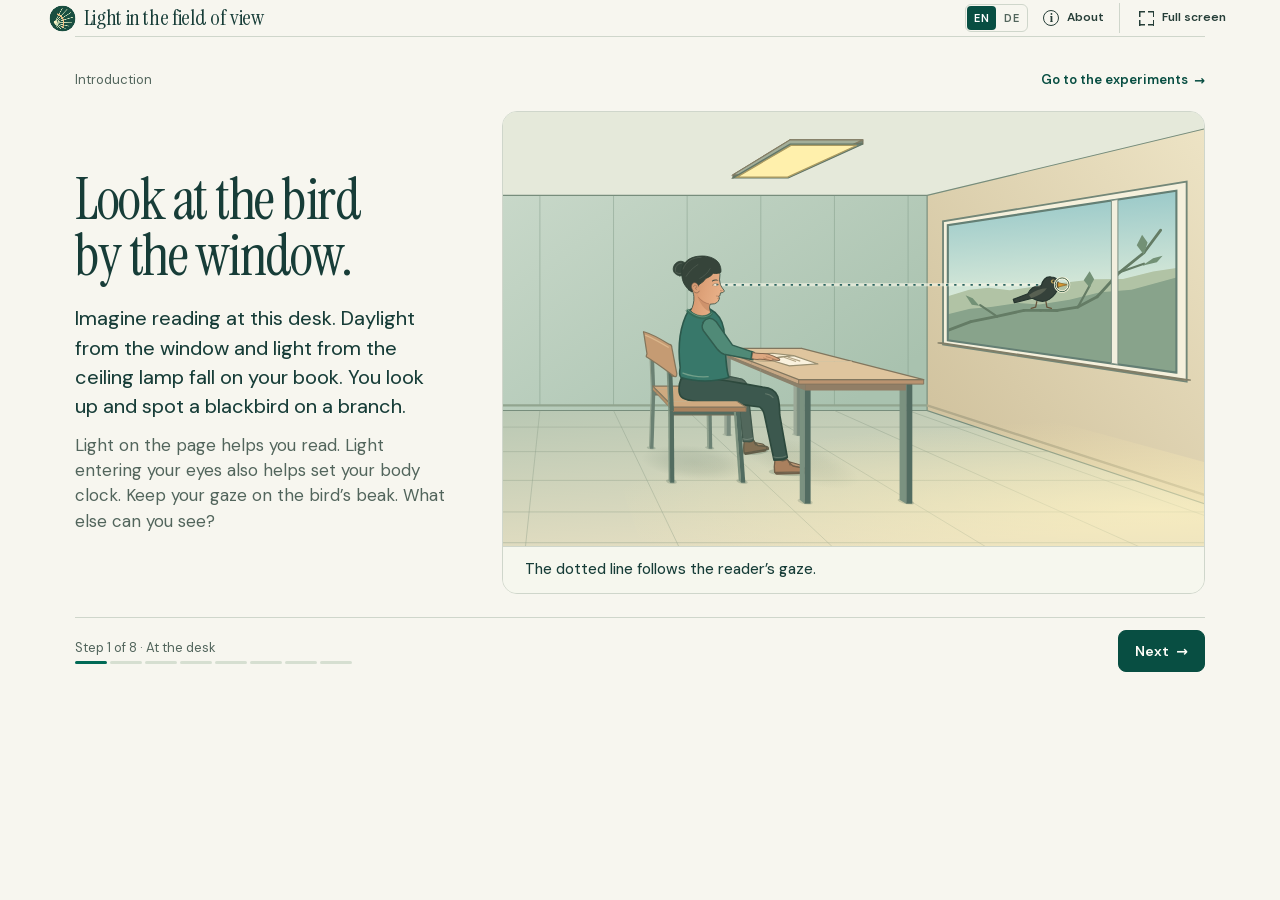
==== index.html @ d96a042a "Publish the bilingual light-in-the-field-of-view demonstrator" ====
<!doctype html>
<html lang="en">
<head>
<meta charset="utf-8">
<meta name="viewport" content="width=device-width, initial-scale=1">
<meta name="author" content="Dr. Johannes Zauner">
<meta name="theme-color" content="#f8f7f1">
<meta name="description" content="Explore how the field of view affects light measurements at the eye. Five guided experiments and an open lab in an interactive model room." data-copy="content=0">
<title data-copy="t=1">Light in the field of view · Interactive room model</title>
<link rel="stylesheet" href="assets/site.css?v=65cf53905ba7">
<link rel="stylesheet" href="assets/intro.css?v=8257a672d0e4">
</head>
<body data-edition="web">
<a class="skip" href="#main" data-copy="t=2">Skip to experiment</a>
<header class="site-head shell">
  <a class="brand" data-intro-home href="#en/intro"><canvas id="mark" width="88" height="88" aria-hidden="true"></canvas><span data-copy="t=3">Light in the field of view</span></a>
  <div class="head-actions">
    <a class="bare intro-menu-link" data-intro-home href="#en/intro" hidden>Introduction</a>
    <nav class="language-switch" aria-label="Choose language" data-copy="aria-label=4"><a href="#en" hreflang="en" lang="en" aria-label="English" data-language="en" aria-current="true">EN</a><a href="#de" hreflang="de" lang="de" aria-label="Deutsch" data-language="de">DE</a></nav>
    <button id="show-info" class="bare" aria-haspopup="dialog" aria-controls="info-dialog" data-copy="aria-label=220" aria-label="About"><span class="info-icon" aria-hidden="true">i</span><span class="action-label" data-copy="t=5">About</span></button>
    <button id="fullscreen" class="bare" aria-label="Enter full screen" data-copy="aria-label=7"><span class="expand-icon" aria-hidden="true"></span><span class="full-label" data-copy="t=8">Full screen</span></button>
  </div>
</header>
<p id="fullscreen-status" role="status" hidden></p>
<main id="guide-page" class="shell" aria-labelledby="guide-title" hidden></main>
<div class="nav-wrap" hidden><nav class="shell chapter-nav" aria-label="Choose an experiment" id="chapter-nav" data-copy="aria-label=9"></nav></div>
<main id="main" class="shell" hidden>
  <div class="intro"><h1 id="headline" tabindex="-1" data-copy="t=10">What does a sensor at the eye measure?</h1><p id="intro-text" data-copy="t=230">Compare readings with the sensor open and with a radiance hood fitted. Tilt the gaze to see which light reaches the eye.</p></div>
  <div id="data-status" class="data-status" role="status" hidden><span></span> <button id="retry-data" class="text-link" type="button" hidden data-copy="t=12">Try again</button></div>
  <div class="studio">
    <div class="visual-column"><figure class="board" aria-labelledby="board-caption">
      <div class="board-top">
        <div class="view-tabs" role="group" aria-label="Choose a view" data-copy="aria-label=13">
          <button id="room-view" aria-pressed="true" data-copy="p0=14"><span aria-hidden="true" class="view-symbol">◇</span>Room view</button>
          <button id="cut-view" aria-pressed="false" data-copy="p0=15"><span aria-hidden="true" class="view-symbol">∠</span>Section view</button>
          <button id="sensor-view" aria-pressed="false" data-copy="p0=16"><span aria-hidden="true" class="view-symbol">◉</span>Sensor view</button>
        </div>
        <label class="ray-toggle" id="ray-control"><input id="rays" type="checkbox" checked><span class="switch" aria-hidden="true"></span><span id="rays-label" data-copy="t=17">Light paths</span></label>
      </div>
      <div class="drawing" id="drawing"><canvas id="scene" role="img" aria-describedby="scene-description" aria-label="Interactive room section showing the sensor at the eye, light sources and incoming light" data-copy="aria-label=18"></canvas><div class="gaze-surface"><svg class="gaze-layer" id="gaze-layer" hidden><g id="gaze-control" tabindex="0" role="slider" aria-label="Gaze angle at the arrowhead" aria-orientation="vertical" aria-valuemin="-45" aria-valuemax="30" aria-valuenow="0" data-copy="aria-label=19">
          <title data-copy="t=20">Drag the arrowhead up or down to tilt the gaze</title>
          <g id="gaze-tip"><circle class="gaze-padding" r="18"></circle><path class="gaze-arrow" d="M-8 0H0 M-7 -4.5 0 0 -7 4.5"></path></g>
        </g></svg></div><button id="lens" class="lens" aria-label="Enlarge sensor view" hidden data-copy="aria-label=21"><canvas id="lens-preview" width="160" height="160" aria-hidden="true"></canvas><span data-copy="t=22">Sensor view ↗</span></button></div>
      <div class="probe-control" id="probe-control" hidden><div><label for="probe-angle" data-copy="t=23">Rotate the test ray</label><output id="probe-result" for="probe-angle"></output></div><input id="probe-angle" type="range" min="-90" max="90" step="1" value="60"><p data-copy="t=24">Rotate the ray relative to the line of sight to test which angles the sensor accepts.</p></div>
      <p id="scene-description" class="sr"></p>
      <div class="legend" id="legend" aria-label="Diagram key" data-copy="aria-label=25"><span id="pass-legend" data-copy="p0=26"><i class="key pass" aria-hidden="true"></i>detected</span><span><i class="key stop" aria-hidden="true"></i><span id="stop-key-label" data-copy="t=27">blocked</span></span><span id="gaze-legend"><i class="key gaze" aria-hidden="true"></i><span id="gaze-key-label" data-copy="t=28">drag the arrowhead</span></span><span id="bounce-legend" hidden data-copy="p0=29"><i class="key bounce" aria-hidden="true"></i>reflection point</span></div>
      <figcaption id="board-caption"></figcaption>
    </figure></div>
    <aside class="controls" id="controls" aria-label="Measurement result" data-copy="aria-label=30">
      <section class="result" id="result-section" aria-labelledby="result-title">
        <div class="result-head"><h2 id="result-title" data-copy="t=31">Light detected</h2><span class="model-tag" data-copy="t=32">Model</span></div>
        <div class="readout"><span id="percent">–</span><span class="unit" id="percent-unit">%</span></div>
        <div class="meter" id="ratio-meter" aria-hidden="true"><i id="meter-fill"></i></div>
        <p id="ratio-note" data-copy="t=33">Share of the open reading at this position.</p>
        <div class="index-pair" aria-label="Calculated illuminance at the eye in lux" data-copy="aria-label=34"><div data-copy="t=35">Open <b id="open-index">0 lx</b></div><div><span id="selected-label" data-copy="t=83">With hood</span> <b id="chosen-index">0 lx</b></div></div>
        <p id="transport-split" data-copy="t=38 p0=39">Direct <b id="value-direct">0 lx</b> · Reflected <b id="value-indirect">0 lx</b></p>
        <div class="calibration"><label for="reference-lux" data-copy="t=40">Reference in experiment 01</label><div class="reference-input"><input id="reference-lux" type="number" inputmode="decimal" step="any" min="0" value="250" aria-describedby="reference-help reference-error"><span>lx</span></div></div>
        <p id="reference-error" hidden data-copy="t=42">Enter a positive, finite value in lux.</p>
        <details id="indices"><summary data-copy="t=43">How is the reading calculated?</summary><p data-copy="t=44">The model calculates illuminance at the eye with the sensor open and with the selected attachment fitted. A bright patch contributes more than a dark one. Distance, the orientation of the patch and the angle at which light strikes the sensor also matter. The percentage is the reading with the attachment divided by the open reading for the same gaze direction.</p><p id="reference-help" data-copy="t=45">The reference sets the light level throughout the model. It is the open reading at the starting position in experiment 01, looking straight ahead with reflections on. The default is 250 lx. Changing it scales the illuminance readings in every experiment by the same factor. The percentages stay the same.</p></details>
      </section>
      <div class="scene-play"><button id="play" class="action play-button"><span class="play-icon" aria-hidden="true"></span><span id="play-label" data-copy="t=58">Play experiment</span></button>
        <div class="nav-actions"><button id="prev" class="action prev" aria-label="Previous experiment" title="Previous experiment (left arrow)" data-copy="aria-label=59 title=60">←</button><button id="next" class="action next" title="Next experiment" data-copy="title=61"><span id="next-label" data-copy="t=62">Seating position</span><span class="next-short" aria-hidden="true" data-copy="t=231">Next</span><span aria-hidden="true">→</span></button></div>
        <span id="play-status" class="play-status"></span></div>
    </aside>
    <section class="parameters" aria-labelledby="settings-heading">
      <header class="rail-header"><h2 id="settings-heading" data-copy="t=221">Room settings</h2>
        <span class="rail-key" id="fixed-key"><i class="lock-symbol" aria-hidden="true"></i><span data-copy="t=199">Fixed in this experiment</span></span>
        <button id="reset" type="button" class="icon-button" aria-label="Reset this experiment" title="Reset this experiment" data-copy="aria-label=47 title=47">↺</button></header>
      <div class="parameter-grid" id="settings">
        <div class="parameter-set" role="group" aria-label="Adjustable in every experiment" data-copy="aria-label=228">
          <div class="parameter" data-setting="mask" role="group" aria-labelledby="label-mask">
            <div class="parameter-head"><svg class="parameter-picture" id="preview-mask" viewBox="0 0 90 80" aria-hidden="true" focusable="false"></svg><div class="parameter-description">
              <h3 id="label-mask" data-copy="t=227">Field-of-view restriction</h3><span class="parameter-value" id="value-mask"></span></div>
              <span class="fixed-mark" hidden><i class="lock-symbol" aria-hidden="true"></i><span class="sr" data-copy="t=199">Fixed in this experiment</span></span></div>
            <fieldset class="mask-options"><legend class="sr" data-copy="t=197">Measurement geometry</legend>
              <div class="mask-segments">
                <label class="mask-choice" title="Open measurement" data-copy="title=96"><input type="radio" name="mask" value="0" aria-label="Open measurement" data-copy="aria-label=96"><span data-copy="t=35">Open</span></label>
                <label class="mask-choice" title="Upper shading disc" hidden data-copy="title=98"><input type="radio" name="mask" value="1" aria-label="Upper shading disc" data-copy="aria-label=98" disabled><span data-copy="t=195">Disc</span></label>
                <label class="mask-choice" title="Radiance hood" data-copy="title=100"><input type="radio" name="mask" value="2" aria-label="Radiance hood" data-copy="aria-label=100" checked><span data-copy="t=196">Radiance hood</span></label>
              </div>
            </fieldset>
          </div>
          <div class="parameter" data-setting="tilt" role="group" aria-labelledby="label-tilt">
            <div class="parameter-head"><canvas class="parameter-picture" id="pose-preview" width="216" height="192" aria-hidden="true" title="Drag to tilt the gaze" data-copy="title=207"></canvas><div class="parameter-description">
              <label for="range-tilt" id="label-tilt" data-copy="t=208">Gaze angle</label><output id="value-tilt" for="range-tilt"></output><small id="eye-height" class="parameter-detail">Eye height 1.20 m</small></div>
              <span class="fixed-mark" hidden><i class="lock-symbol" aria-hidden="true"></i><span class="sr" data-copy="t=199">Fixed in this experiment</span></span></div>
            <div class="slider-line"><input id="range-tilt" type="range" min="0" max="1" step="1" aria-describedby="help-tilt eye-height">
              <div class="slider-ends" aria-hidden="true"><span data-copy="t=204">−45° · down</span><span data-copy="t=205">+30° · up</span></div></div><span class="sr" id="help-tilt" data-copy="t=206">Angle from horizontal. The sensor and any attachment follow the eye.</span>
          </div>
          <div class="parameter" data-setting="reflect" role="group" aria-labelledby="label-reflect">
            <div class="parameter-head"><canvas class="parameter-picture" id="preview-reflect" width="216" height="192" aria-hidden="true"></canvas><div class="parameter-description">
              <h3 id="label-reflect" data-copy="t=53">Reflections</h3><span class="parameter-value" id="value-reflect"></span></div>
              <span class="fixed-mark" hidden><i class="lock-symbol" aria-hidden="true"></i><span class="sr" data-copy="t=199">Fixed in this experiment</span></span></div>
            <label class="reflection-switch"><input id="reflection-toggle" type="checkbox" checked aria-labelledby="label-reflect"><span class="switch" aria-hidden="true"></span><span id="reflection-state"></span></label>
          </div>
          <div class="parameter" data-setting="source" role="group" aria-labelledby="label-source">
            <div class="parameter-head"><canvas class="parameter-picture" id="preview-source" width="216" height="192" aria-hidden="true"></canvas><div class="parameter-description">
              <label for="wall-source" id="label-source" data-copy="t=48">Front wall light</label><span class="parameter-value" id="window-note"></span></div>
              <span class="fixed-mark" hidden><i class="lock-symbol" aria-hidden="true"></i><span class="sr" data-copy="t=199">Fixed in this experiment</span></span></div>
            <select id="wall-source" aria-describedby="window-note">
              <option value="off" data-copy="t=49">Off</option><option value="panel" data-copy="t=50">Wall panel</option><option value="window" data-copy="t=51">Diffuse daylight</option></select>
          </div>
        </div>
        <div class="parameter-set" role="group" aria-label="Experiment-specific settings" data-copy="aria-label=229">
          <div class="parameter" data-setting="eye" role="group" aria-labelledby="label-eye">
            <div class="parameter-head"><canvas class="parameter-picture" id="preview-eye" width="216" height="192" aria-hidden="true"></canvas><div class="parameter-description">
              <label for="range-eye" id="label-eye" data-copy="t=203">Seating position</label><output id="value-eye" for="range-eye"></output></div>
              <button type="button" class="fixed-mark lock-help" aria-labelledby="label-eye fixed-eye" aria-describedby="hint-eye" hidden><i class="lock-symbol" aria-hidden="true"></i><span id="fixed-eye" class="sr" data-copy="t=199">Fixed in this experiment</span></button>
              <span id="hint-eye" class="setting-hint" role="tooltip" hidden></span></div>
            <div class="slider-line"><input id="range-eye" type="range" min="0" max="1" step="1" aria-describedby="help-eye">
              <div class="slider-ends" aria-hidden="true"><span data-copy="t=200">Rear wall</span><span data-copy="t=201">Front wall</span></div></div><span class="sr" id="help-eye" data-copy="t=202">Seat distance from the rear wall. The desk and chair move together.</span>
          </div>
          <div class="parameter" data-setting="mix" role="group" aria-labelledby="label-mix">
            <div class="parameter-head"><canvas class="parameter-picture" id="preview-mix" width="216" height="192" aria-hidden="true"></canvas><div class="parameter-description">
              <label for="range-mix" id="label-mix" data-copy="t=219">Light distribution</label><output id="value-mix" for="range-mix"></output></div>
              <button type="button" class="fixed-mark lock-help" aria-labelledby="label-mix fixed-mix" aria-describedby="hint-mix" hidden><i class="lock-symbol" aria-hidden="true"></i><span id="fixed-mix" class="sr" data-copy="t=199">Fixed in this experiment</span></button>
              <span id="hint-mix" class="setting-hint" role="tooltip" hidden></span></div>
            <div class="slider-line"><input id="range-mix" type="range" min="0" max="1" step="1" aria-describedby="help-mix">
              <div class="slider-ends" aria-hidden="true"><span data-copy="t=201">Front wall</span><span data-copy="t=216">Ceiling</span></div></div><p class="fixed-explanation" hidden data-copy="t=217">Constant ceiling luminance</p><span class="sr" id="help-mix" data-copy="t=218">The slider shows the share of luminous flux from the ceiling. With the front wall light off, the ceiling supplies 100%.</span>
          </div>
          <div class="parameter" data-setting="lamp" role="group" aria-labelledby="label-lamp">
            <div class="parameter-head"><canvas class="parameter-picture" id="preview-lamp" width="216" height="192" aria-hidden="true"></canvas><div class="parameter-description">
              <label for="range-lamp" id="label-lamp" data-copy="t=215">Panel position</label><output id="value-lamp" for="range-lamp"></output></div>
              <button type="button" class="fixed-mark lock-help" aria-labelledby="label-lamp fixed-lamp" aria-describedby="hint-lamp" hidden><i class="lock-symbol" aria-hidden="true"></i><span id="fixed-lamp" class="sr" data-copy="t=199">Fixed in this experiment</span></button>
              <span id="hint-lamp" class="setting-hint" role="tooltip" hidden></span></div>
            <div class="slider-line"><input id="range-lamp" type="range" min="0" max="1" step="1" aria-describedby="help-lamp">
              <div class="slider-ends" aria-hidden="true"><span data-copy="t=200">Rear wall</span><span data-copy="t=201">Front wall</span></div></div><p class="fixed-explanation" hidden data-copy="t=213">The entire ceiling emits light.</p><span class="sr" id="help-lamp" data-copy="t=214">Distance from the rear wall to the centre of the 1.20 m ceiling panel.</span>
          </div>
          <div class="parameter" data-setting="size" role="group" aria-labelledby="label-size">
            <div class="parameter-head"><canvas class="parameter-picture" id="preview-size" width="216" height="192" aria-hidden="true"></canvas><div class="parameter-description">
              <label for="range-size" id="label-size" data-copy="t=212">Room size</label><output id="value-size" for="range-size"></output><small id="ceiling-height" class="parameter-detail">Ceiling height 2.80 m</small></div>
              <button type="button" class="fixed-mark lock-help" aria-labelledby="label-size fixed-size" aria-describedby="hint-size" hidden><i class="lock-symbol" aria-hidden="true"></i><span id="fixed-size" class="sr" data-copy="t=199">Fixed in this experiment</span></button>
              <span id="hint-size" class="setting-hint" role="tooltip" hidden></span></div>
            <div class="slider-line"><input id="range-size" type="range" min="0" max="1" step="1" aria-describedby="help-size ceiling-height">
              <div class="slider-ends" aria-hidden="true"><span data-copy="t=209">Small</span><span data-copy="t=210">Large</span></div></div><span class="sr" id="help-size" data-copy="t=211">Width and depth of the room.</span>
          </div>
        </div>
      </div>
      <div class="rail-foot">
        <details id="material-settings"><summary data-copy="t=54">Adjust surface reflectance</summary>
          <div id="material-grid" class="material-grid"></div><div class="glass-row"><span data-copy="t=55">Glass surface</span><strong data-copy="t=56">8% · fixed</strong></div>
          <p class="material-help" data-copy="t=57">The floor, walls, ceiling and desk scatter reflected light in many directions. The glass on the front wall produces a mirror-like reflection even when its light source is off.</p>
          <p id="materials-off" hidden data-copy="t=222">Turn on reflections to change the surface reflectance.</p></details>
        <div class="lab-tools" id="lab-tools" hidden><button id="pin" type="button" data-copy="t=223">Save setting</button><button id="restore" type="button" hidden data-copy="t=224">Restore</button><p id="saved-note" class="saved-output"></p></div>
      </div>
    </section>
  </div>
  <p id="announcement" class="sr" aria-live="polite" aria-atomic="true"></p>
  
</main>
<main id="author-page" class="shell author-page" hidden>
  <article aria-labelledby="author-heading">
    <a class="author-back" data-back-link="" href="index.html#en" data-copy="t=65">← Back to the experiments</a>
    <h1 id="author-heading" class="sr" data-copy="t=63">About the author</h1>
    <p id="author-bio" class="author-bio" tabindex="-1" data-copy="t=67">Johannes Zauner is a human biologist and lighting designer. He studies how much light reaches the eye in everyday life and how to measure that exposure.</p>
    <p data-copy="t=68">He is a postdoctoral researcher in the Translational Sensory and Circadian Neuroscience Unit (MPI / TUM / TUMCREATE) at the Technical University of Munich.</p>
    <p class="author-identifier"><a href="https://orcid.org/0000-0003-2171-4566" rel="me">ORCID iD <strong>0000-0003-2171-4566</strong></a></p>
    <section class="author-study"><h2 data-copy="t=70">The study behind the demonstrator</h2>
    <p data-copy="t=71">Together with Kai Broszio and Karin Bieske, he investigated how indoor light measurements change when a radiance hood limits the sensor to the human field of view.</p>
    <a href="https://doi.org/10.3390/clockssleep5030032" data-copy="t=72">Zauner, Broszio &amp; Bieske (2023) · Read the paper</a></section>
    <p class="author-affiliation"><a href="https://tscnlab.org/" data-copy="t=73">TSCN research group website</a></p>
  </article>
</main>
<dialog id="info-dialog" aria-labelledby="dialog-title">
  <div class="dialog-head"><h2 id="dialog-title" data-copy="t=5">About</h2><button class="icon-button close" id="close-dialog" aria-label="Close" data-copy="aria-label=74">×</button></div>
  <div class="dialog-tabs" role="tablist" aria-label="Choose a topic" data-copy="aria-label=75"><button type="button" id="tab-model" role="tab" data-pane="model" aria-controls="info-model" aria-selected="true" tabindex="0" data-copy="t=77">Model</button><button type="button" id="tab-case" role="tab" data-pane="case" aria-controls="info-case" aria-selected="false" tabindex="-1" data-copy="t=76">Classroom study</button><button type="button" id="tab-disc" role="tab" data-pane="disc" aria-controls="info-disc" aria-selected="false" tabindex="-1" data-copy="t=232">Shading disc</button><button type="button" id="tab-sources" role="tab" data-pane="sources" aria-controls="info-sources" aria-selected="false" tabindex="-1" data-copy="t=78">Sources</button><button type="button" id="tab-author" role="tab" data-pane="author" aria-controls="info-author" aria-selected="false" tabindex="-1" data-copy="t=225">Author</button></div>
  <div class="dialog-body">
    <section role="tabpanel" id="info-case" aria-labelledby="tab-case" data-content="case" hidden tabindex="0">
      <h3 data-copy="t=79">Two lighting scenes in the same classroom</h3>
      <p data-copy="t=80">A spectrometer measured light at eye level in a classroom. Panels supplied most of the light in the morning. Spotlights made a larger contribution in the evening. Each scene was measured twice, first with an open sensor and then with a radiance hood.</p>
      <table><caption data-copy="t=81">Melanopic EDI measured at the eye</caption><thead><tr><th scope="col" data-copy="t=82">Lighting scene</th><th scope="col" data-copy="t=35">Open</th><th scope="col" data-copy="t=83">With hood</th></tr></thead><tbody><tr><th scope="row" data-copy="t=84">Morning</th><td>242 lx</td><td>215 lx</td></tr><tr><th scope="row" data-copy="t=87">Evening</th><td>54 lx</td><td>31 lx</td></tr></tbody></table>
      <p data-copy="t=90">The hood reduced the morning reading by 11% and the evening reading by 43%. Even in the same room, the lighting scene changes which directions contribute to the reading. <a href="https://doi.org/10.3390/clockssleep5030032" target="_blank" rel="noopener noreferrer" data-copy="t=91">Zauner et al. (2023), Fig. 4, scenes 11 and 13</a></p>
      <p class="fine" data-copy="t=92">Melanopic equivalent daylight illuminance (melanopic EDI) is the illuminance of standard daylight D65 that would produce the same melanopic stimulus. The percentages in the interactive room come from the geometric teaching model.</p>
    </section>
    <section role="tabpanel" id="info-model" aria-labelledby="tab-model" data-content="model" hidden tabindex="0">
      <a class="guide-model-link" data-intro-home data-intro-label href="#en/intro">Guided introduction</a>
      <h3 data-copy="t=93">What determines the reading?</h3>
      <p data-copy="t=94">When the person looks straight ahead, the sensor at the eye sits 1.20 m above the floor. Negative angles tilt the gaze towards the desk, positive angles towards the ceiling. As the person nods, the neck moves at the shoulders and the head tilts at the top of the neck. The eye shifts slightly in space. The sensor and any attachment follow the eye. The figure uses a simplified model of this movement.</p>
      <p data-copy="t=95">Each surface patch in front of the sensor contributes according to its luminance, apparent size and angle of incidence. Light that strikes the sensor at a grazing angle contributes less.</p>
      <dl><dt data-copy="t=96">Open measurement</dt><dd data-copy="t=97">In a hemispherical measurement the sensor accepts light from the forward hemisphere, extending 90° to either side. Straight ahead is 0° elevation.</dd>
      <dt data-copy="t=100">Radiance hood</dt><dd data-copy="t=101">CIE S 026/E:2018 uses the term “radiance hood” for a baffle fitted over a sensor. It blocks light from outside the chosen field of view. Annex A.6, Table A.4 gives typical limits for low light levels indoors. They extend vertically from −70° to +50°. Horizontally, the combined field of both eyes spans 180°. These angles are relative to the current line of sight. The model follows Figure 1b of Zauner et al. for the lateral outline. Two horizontal lines bound the field in the equidistant angular diagram. This idealised boundary applies to both direct and reflected light. Figure 6d shows the slightly curved opening of the physical attachment, which accounts for shading across the entire diffuser. <a href="https://cie.co.at/publications/cie-system-metrology-optical-radiation-iprgc-influenced-responses-light-0" target="_blank" rel="noopener noreferrer" data-copy="t=102">CIE S 026/E:2018, Annex A.6</a> · <a href="https://www.mdpi.com/2624-5175/5/3/32" target="_blank" rel="noopener noreferrer" data-copy="t=103">Zauner et al. (2023), Figs. 1b and 6d</a></dd></dl>
      <details class="technical"><summary data-copy="t=104">Field of view and sensor attachment in the original study</summary><div class="mask-figures"><figure><img src="assets/figures/schema.png" alt="Polar angular diagram with straight upper and lower boundaries" data-copy="alt=105"><figcaption data-copy="t=106">Fig. 1b · Idealised angular field</figcaption></figure><figure><img src="assets/figures/aufsatz.png" alt="Schematic view through the attachment with slightly curved upper and lower edges" data-copy="alt=107"><figcaption data-copy="t=108">Fig. 6d · Geometry of the sensor attachment</figcaption></figure></div><p data-copy="t=109">Excerpts from Zauner, Broszio &amp; Bieske (2023). Red marks the accepted field in Figure 1b. Black marks the shaded area in Figure 6d. <a href="https://doi.org/10.3390/clockssleep5030032" target="_blank" rel="noopener noreferrer" data-copy="t=110">Original paper</a> · <a href="https://creativecommons.org/licenses/by/4.0/" target="_blank" rel="noopener noreferrer">CC BY 4.0</a></p></details>
      <h4 data-copy="t=112">Direct and reflected light</h4>
      <p data-copy="t=113">The ceiling panel is 1.20 m long and 0.90 m wide. The wall panel and daylight window occupy the same opening in the front wall. It is 2.60 m wide and 1.83 m high. The lower edge is level with the desktop at 72 cm, and the top is 2.55 m above the floor. Both sources emit diffuse light and give the same reading for the same luminous flux.</p>
      <p data-copy="t=114">With the front wall light off, the ceiling panel supplies all the luminous flux. Turning the wall light back on restores the previous split. In “Room size”, the luminous ceiling keeps the same luminance. Turning on the wall source adds the same output as at the starting position in experiment 01.</p>
      <p data-copy="t=115">By default, the floor diffusely reflects 20% of the incident light, the walls and desk each reflect 50%, and the ceiling reflects 80%. The glass face of the wall panel and window reflects 8% in the mirror direction. The model uses this value at all angles of incidence, based on a 4 mm sheet of uncoated clear glass. The figure and chair illustrate the seating position. <a href="https://www.pilkington.com/~/media/624A9636357741C49BEE4A3D2C76F02C.ashx" target="_blank" rel="noopener noreferrer" data-copy="t=116">Pilkington Optifloat™ Clear, technical data</a></p>
      <h4 data-copy="t=117">Illuminance and angles</h4>
      <p data-copy="t=118">Illuminance at the eye is given in lux (lx). The reference is the open hemispherical reading at the starting position in experiment 01, with a level gaze and the default reflectances. It starts at 250 lx and can be changed in the results panel. The reading with the selected attachment is also shown as a percentage of the open reading at the same position and gaze direction. Each surface contributes according to its luminance, apparent size and angle of incidence.</p>
      <p data-copy="t=119">In the sensor view, the centre is 0° and every point on the rim is 90° from the line of sight. A diameter spans 180°. The 30° and 60° rings show angular distance from the centre. In this equidistant projection, image radius is proportional to angle. The section view shows the vertical plane through the line of sight. Light from surfaces to either side also contributes to the reading.</p>
      <details class="technical"><summary data-copy="t=120">Calculation and independent checks</summary><div class="vf-notes"><p data-copy="t=121">R integrates direct light over the emitting surfaces. Each patch contributes according to its luminance, the cosine factors at source and receiver, and the inverse square of the distance. For narrow visible ceiling strips and the wall source, the model integrates analytically across the width. Along the other dimension it uses adaptive integration for the ceiling and Gaussian quadrature for the wall source.</p><p data-copy="t=122">For diffuse interreflections, deterministic ray samples give view factors between 39 surface patches. Reciprocal exchange areas are balanced to conserve energy. A finer subdivision captures the first reflection and shading by the desktop. Light falling directly on the desk from the window or wall panel can be calculated analytically even when the desk touches the wall. At the glass, R follows rays in the mirror direction. It integrates the path from source to glass to eye using a virtual image of the source and the finite glass opening. The radiosity solution includes further paths via matte surfaces and glass. The display uses values precomputed in R. Room colours identify materials and light sources. The animation samples possible light paths across the emitting surfaces. An open circle marks a reflection. The frequency of the animated paths is illustrative. The results panel gives the calculated illuminance at the eye in lux.</p>
      <h4 data-copy="t=123">Numerical comparison</h4>
<p data-copy="t=124">All values below use 250 lx for the open reference reading in experiment 01. Direct light was independently checked from the receiver side in 27 configurations. More than a million directions per configuration sample the open sensor and both attachments. The largest difference from integration over the emitting surfaces is 0.135 lx.</p>
<p data-copy="t=125">For reflected light, an independently implemented R path tracer follows two million random paths backwards from the eye per scene. Eight separate runs give the estimate and its standard error. The table shows reflected illuminance at the open sensor in lux. The same comparison was made for both attachments.</p>
<table class="verify-table"><thead><tr><th scope="col" data-copy="t=126">Scene</th><th scope="col">Radiosity</th><th scope="col" data-copy="t=128">Path tracer ± standard error</th></tr></thead><tbody>
<tr><th scope="row">4 × 3 m, −45°</th><td data-copy="t=130">109.71</td><td data-copy="t=131">109.13 ± 0.18</td></tr>
<tr><th scope="row">4 × 3 m, −35°</th><td data-copy="t=133">104.77</td><td data-copy="t=134">104.22 ± 0.26</td></tr>
<tr><th scope="row" data-copy="t=135">Reflective desk and glass</th><td data-copy="t=136">63.29</td><td data-copy="t=137">63.01 ± 0.17</td></tr>
<tr><th scope="row" data-copy="t=138">Light-coloured room, luminous ceiling</th><td data-copy="t=139">202.77</td><td data-copy="t=140">202.25 ± 0.43</td></tr>
<tr><th scope="row" data-copy="t=141">Ceiling and wall light, starting position</th><td data-copy="t=142">55.19</td><td data-copy="t=143">55.89 ± 0.32</td></tr>
<tr><th scope="row" data-copy="t=144">Wall light only</th><td data-copy="t=145">30.10</td><td data-copy="t=146">32.25 ± 0.19</td></tr>
<tr><th scope="row" data-copy="t=147">Large room, ceiling panel</th><td data-copy="t=148">2.34</td><td data-copy="t=149">2.44 ± 0.12</td></tr>
<tr><th scope="row" data-copy="t=150">Luminous ceiling, only glass reflects</th><td data-copy="t=151">1.31</td><td data-copy="t=152">1.31 ± 0.02</td></tr>
<tr><th scope="row" data-copy="t=153">Seat at the rear wall</th><td data-copy="t=154">40.19</td><td data-copy="t=155">40.44 ± 0.37</td></tr>
<tr><th scope="row" data-copy="t=156">Desk at the front wall</th><td data-copy="t=157">45.82</td><td data-copy="t=158">46.20 ± 0.32</td></tr>
<tr><th scope="row" data-copy="t=159">Wall light with the desk at the wall</th><td data-copy="t=160">92.05</td><td data-copy="t=161">93.39 ± 0.18</td></tr>
<tr><th scope="row" data-copy="t=162">Experiment 02, wall panel off</th><td data-copy="t=163">40.27</td><td data-copy="t=164">40.95 ± 0.27</td></tr>
<tr><th scope="row" data-copy="t=165">Experiment 04, wall panel off</th><td data-copy="t=166">58.13</td><td data-copy="t=167">58.35 ± 0.41</td></tr>
<tr><th scope="row" data-copy="t=168">Luminous ceiling and wall light</th><td data-copy="t=169">134.69</td><td data-copy="t=170">135.05 ± 0.25</td></tr>
<tr><th scope="row" data-copy="t=171">Ceiling panel, only glass reflects</th><td data-copy="t=172">1.79</td><td data-copy="t=173">1.82 ± 0.07</td></tr>
</tbody></table>
<p data-copy="t=174">Across 15 scenes with three sensor geometries each, the largest absolute difference is 2.16 lx (wall light only). The largest relative difference from the path tracer is 6.88% (wall light only). Even with all matte surfaces at 0%, the glass can reflect light towards the eye. The model has yet to be compared with measurements in a physical room of the same geometry.</p>

      <p data-copy="t=175 p0=176 p1=177">Generated and checked with R 4.6.1, jsonlite 2.0.0 and base64enc 0.1.6. Run <code>Rscript --vanilla modell.R modelldaten.json</code> to generate the shared model data. <code>Rscript --vanilla pfadpruefung.R modelldaten.json</code> runs the independent check.</p><div class="model-actions"><a class="text-link" id="download-r" data-copy="t=178" href="assets/model/modell.R" download="modell.R">Download R model ↓</a><a class="text-link" id="download-check" data-copy="t=179" href="assets/model/pfadpruefung.R" download="pfadpruefung.R">Download R validation script ↓</a></div></div></details>
    </section>
    <section role="tabpanel" id="info-disc" aria-labelledby="tab-disc" data-content="disc" hidden tabindex="0">
      <h3 data-copy="t=233">A shading disc for lighting design</h3>
      <p data-copy="t=234">In rooms lit from above, high ceiling lights often account for much of the light excluded by the radiance hood. A matte black disc lets a lighting designer test the contribution from those directions.</p>
      <svg class="disc-section" viewBox="0 0 420 160" role="img" aria-label="Side view with a level gaze. The disc is centred above the sensor. The line from the sensor to the rim is at +50°." data-copy="aria-label=238">
        <g class="disc-guides"><path d="M103 32V23 M237 32V23 M103 27H237 M77 43H93 M77 123H157 M82 43V123"/><path class="centreline" d="M170 43V123"/></g>
        <text x="170" y="20" text-anchor="middle" data-copy="t=239">Ø 16.8 cm</text><text x="74" y="87" text-anchor="end">10 cm</text>
        <path class="disc-body" d="M103 38H237V43H103Z"/>
        <path class="disc-edge-ray" d="M170 123 237 43"/><path class="disc-gaze" d="M170 123H376"/>
        <path class="disc-axis-tip" d="m368 119 8 4-8 4"/>
        <path class="disc-angle" d="M201 123A31 31 0 0 0 190 99"/>
        <text class="disc-angle-label" x="204" y="109">+50°</text>
        <circle class="disc-sensor" cx="170" cy="123" r="4"/><text x="170" y="145" text-anchor="middle">Sensor</text><text x="375" y="145" text-anchor="end" data-copy="t=240">Line of sight</text>
      </svg>
      <p data-copy="t=235">Aim the sensor straight ahead at eye level. Centre the horizontal disc 10 cm above the measurement point. With a diameter of 16.8 cm, its rim is at +50° as seen from the sensor. Tilt the disc and sensor together when the gaze changes.</p>
      <p data-copy="t=236">Compare Open and Disc with the gaze held steady. The difference in lux tells you how much light reaches the sensor from above +50°. The disc admits light from below. The radiance hood used by Zauner et al. also limits light from below. <a href="https://doi.org/10.3390/clockssleep5030032" target="_blank" rel="noopener noreferrer" data-copy="t=237">Zauner et al. (2023), Figs. 1 and 6</a></p>
      <div class="disc-opt-in"><label class="reflection-switch"><input id="enable-disc" type="checkbox" role="switch" autocomplete="off" aria-labelledby="disc-option-label" aria-describedby="disc-help"><span class="switch" aria-hidden="true"></span><span id="disc-option-label" data-copy="t=241">Enable the experimental disc</span></label>
        <p id="disc-help" data-copy="t=242">Adds Disc to the field-of-view choices and to playback in experiment 01.</p></div>
    </section>
    <section role="tabpanel" id="info-sources" aria-labelledby="tab-sources" data-content="sources" hidden tabindex="0">
      <h3 data-copy="t=180">Background reading</h3>
      <p data-copy="p0=181"><strong data-copy="t=182">Diffuse light exchange.</strong> The radiosity method describes how matte surfaces exchange light. <a href="https://doi.org/10.1145/964965.808601" target="_blank" rel="noopener noreferrer">Goral et al. (1984), Modeling the Interaction of Light Between Diffuse Surfaces</a></p>
      <p data-copy="p0=184"><strong data-copy="t=185">Photometric quantities.</strong> The CIE defines the relationship between luminance, solid angle and illuminance. <a href="https://cie.co.at/eilvterm/17-21-050" target="_blank" rel="noopener noreferrer" data-copy="t=186">CIE International Lighting Vocabulary, luminance</a></p>
      <p data-copy="p0=187"><strong>CIE S 026/E:2018.</strong> This system describes how to weight optical radiation by the sensitivity of individual photoreceptors. Informative Annex A.6 discusses the spatial limits of the field of view. <a href="https://doi.org/10.25039/S026.2018" target="_blank" rel="noopener noreferrer">CIE S 026/E:2018</a></p>
      <p data-copy="p1=190"><strong>Zauner, Broszio &amp; Bieske (2023).</strong> <i lang="en">Influence of the Human Field of View on Visual and Non-Visual Quantities in Indoor Environments.</i> Figures 1 and 6 illustrate the angular limits and the design of the radiance hood. Figure 4 and Section 2.1.5 document the classroom study. Figure 5 shows measurements with different head inclinations. <a href="https://doi.org/10.3390/clockssleep5030032" target="_blank" rel="noopener noreferrer">Clocks &amp; Sleep, 5, 476–498</a></p>
      <details class="technical"><summary data-copy="t=193">Font licences</summary><p data-copy="t=194">DM Sans and Instrument Serif are used under the SIL Open Font License 1.1.</p><pre>Copyright 2014 The DM Sans Project Authors (https://github.com/googlefonts/dm-fonts)

This Font Software is licensed under the SIL Open Font License, Version 1.1.
This license is copied below, and is also available with a FAQ at:
https://scripts.sil.org/OFL


-----------------------------------------------------------
SIL OPEN FONT LICENSE Version 1.1 - 26 February 2007
-----------------------------------------------------------

PREAMBLE
The goals of the Open Font License (OFL) are to stimulate worldwide
development of collaborative font projects, to support the font creation
efforts of academic and linguistic communities, and to provide a free and
open framework in which fonts may be shared and improved in partnership
with others.

The OFL allows the licensed fonts to be used, studied, modified and
redistributed freely as long as they are not sold by themselves. The
fonts, including any derivative works, can be bundled, embedded, 
redistributed and/or sold with any software provided that any reserved
names are not used by derivative works. The fonts and derivatives,
however, cannot be released under any other type of license. The
requirement for fonts to remain under this license does not apply
to any document created using the fonts or their derivatives.

DEFINITIONS
&quot;Font Software&quot; refers to the set of files released by the Copyright
Holder(s) under this license and clearly marked as such. This may
include source files, build scripts and documentation.

&quot;Reserved Font Name&quot; refers to any names specified as such after the
copyright statement(s).

&quot;Original Version&quot; refers to the collection of Font Software components as
distributed by the Copyright Holder(s).

&quot;Modified Version&quot; refers to any derivative made by adding to, deleting,
or substituting -- in part or in whole -- any of the components of the
Original Version, by changing formats or by porting the Font Software to a
new environment.

&quot;Author&quot; refers to any designer, engineer, programmer, technical
writer or other person who contributed to the Font Software.

PERMISSION &amp; CONDITIONS
Permission is hereby granted, free of charge, to any person obtaining
a copy of the Font Software, to use, study, copy, merge, embed, modify,
redistribute, and sell modified and unmodified copies of the Font
Software, subject to the following conditions:

1) Neither the Font Software nor any of its individual components,
in Original or Modified Versions, may be sold by itself.

2) Original or Modified Versions of the Font Software may be bundled,
redistributed and/or sold with any software, provided that each copy
contains the above copyright notice and this license. These can be
included either as stand-alone text files, human-readable headers or
in the appropriate machine-readable metadata fields within text or
binary files as long as those fields can be easily viewed by the user.

3) No Modified Version of the Font Software may use the Reserved Font
Name(s) unless explicit written permission is granted by the corresponding
Copyright Holder. This restriction only applies to the primary font name as
presented to the users.

4) The name(s) of the Copyright Holder(s) or the Author(s) of the Font
Software shall not be used to promote, endorse or advertise any
Modified Version, except to acknowledge the contribution(s) of the
Copyright Holder(s) and the Author(s) or with their explicit written
permission.

5) The Font Software, modified or unmodified, in part or in whole,
must be distributed entirely under this license, and must not be
distributed under any other license. The requirement for fonts to
remain under this license does not apply to any document created
using the Font Software.

TERMINATION
This license becomes null and void if any of the above conditions are
not met.

DISCLAIMER
THE FONT SOFTWARE IS PROVIDED &quot;AS IS&quot;, WITHOUT WARRANTY OF ANY KIND,
EXPRESS OR IMPLIED, INCLUDING BUT NOT LIMITED TO ANY WARRANTIES OF
MERCHANTABILITY, FITNESS FOR A PARTICULAR PURPOSE AND NONINFRINGEMENT
OF COPYRIGHT, PATENT, TRADEMARK, OR OTHER RIGHT. IN NO EVENT SHALL THE
COPYRIGHT HOLDER BE LIABLE FOR ANY CLAIM, DAMAGES OR OTHER LIABILITY,
INCLUDING ANY GENERAL, SPECIAL, INDIRECT, INCIDENTAL, OR CONSEQUENTIAL
DAMAGES, WHETHER IN AN ACTION OF CONTRACT, TORT OR OTHERWISE, ARISING
FROM, OUT OF THE USE OR INABILITY TO USE THE FONT SOFTWARE OR FROM
OTHER DEALINGS IN THE FONT SOFTWARE.


Copyright 2022 The Instrument Serif Project Authors (https://github.com/Instrument/instrument-serif)

This Font Software is licensed under the SIL Open Font License, Version 1.1.
This license is copied below, and is also available with a FAQ at:
https://scripts.sil.org/OFL


-----------------------------------------------------------
SIL OPEN FONT LICENSE Version 1.1 - 26 February 2007
-----------------------------------------------------------

PREAMBLE
The goals of the Open Font License (OFL) are to stimulate worldwide
development of collaborative font projects, to support the font creation
efforts of academic and linguistic communities, and to provide a free and
open framework in which fonts may be shared and improved in partnership
with others.

The OFL allows the licensed fonts to be used, studied, modified and
redistributed freely as long as they are not sold by themselves. The
fonts, including any derivative works, can be bundled, embedded, 
redistributed and/or sold with any software provided that any reserved
names are not used by derivative works. The fonts and derivatives,
however, cannot be released under any other type of license. The
requirement for fonts to remain under this license does not apply
to any document created using the fonts or their derivatives.

DEFINITIONS
&quot;Font Software&quot; refers to the set of files released by the Copyright
Holder(s) under this license and clearly marked as such. This may
include source files, build scripts and documentation.

&quot;Reserved Font Name&quot; refers to any names specified as such after the
copyright statement(s).

&quot;Original Version&quot; refers to the collection of Font Software components as
distributed by the Copyright Holder(s).

&quot;Modified Version&quot; refers to any derivative made by adding to, deleting,
or substituting -- in part or in whole -- any of the components of the
Original Version, by changing formats or by porting the Font Software to a
new environment.

&quot;Author&quot; refers to any designer, engineer, programmer, technical
writer or other person who contributed to the Font Software.

PERMISSION &amp; CONDITIONS
Permission is hereby granted, free of charge, to any person obtaining
a copy of the Font Software, to use, study, copy, merge, embed, modify,
redistribute, and sell modified and unmodified copies of the Font
Software, subject to the following conditions:

1) Neither the Font Software nor any of its individual components,
in Original or Modified Versions, may be sold by itself.

2) Original or Modified Versions of the Font Software may be bundled,
redistributed and/or sold with any software, provided that each copy
contains the above copyright notice and this license. These can be
included either as stand-alone text files, human-readable headers or
in the appropriate machine-readable metadata fields within text or
binary files as long as those fields can be easily viewed by the user.

3) No Modified Version of the Font Software may use the Reserved Font
Name(s) unless explicit written permission is granted by the corresponding
Copyright Holder. This restriction only applies to the primary font name as
presented to the users.

4) The name(s) of the Copyright Holder(s) or the Author(s) of the Font
Software shall not be used to promote, endorse or advertise any
Modified Version, except to acknowledge the contribution(s) of the
Copyright Holder(s) and the Author(s) or with their explicit written
permission.

5) The Font Software, modified or unmodified, in part or in whole,
must be distributed entirely under this license, and must not be
distributed under any other license. The requirement for fonts to
remain under this license does not apply to any document created
using the Font Software.

TERMINATION
This license becomes null and void if any of the above conditions are
not met.

DISCLAIMER
THE FONT SOFTWARE IS PROVIDED &quot;AS IS&quot;, WITHOUT WARRANTY OF ANY KIND,
EXPRESS OR IMPLIED, INCLUDING BUT NOT LIMITED TO ANY WARRANTIES OF
MERCHANTABILITY, FITNESS FOR A PARTICULAR PURPOSE AND NONINFRINGEMENT
OF COPYRIGHT, PATENT, TRADEMARK, OR OTHER RIGHT. IN NO EVENT SHALL THE
COPYRIGHT HOLDER BE LIABLE FOR ANY CLAIM, DAMAGES OR OTHER LIABILITY,
INCLUDING ANY GENERAL, SPECIAL, INDIRECT, INCIDENTAL, OR CONSEQUENTIAL
DAMAGES, WHETHER IN AN ACTION OF CONTRACT, TORT OR OTHERWISE, ARISING
FROM, OUT OF THE USE OR INABILITY TO USE THE FONT SOFTWARE OR FROM
OTHER DEALINGS IN THE FONT SOFTWARE.
</pre></details>
    </section>
    <section role="tabpanel" id="info-author" aria-labelledby="tab-author" data-content="author" hidden tabindex="0">
      <div id="info-biography"></div>
      <a data-author-link="" class="author-permalink" href="author.html#en" data-copy="t=226">Author page permalink</a>
    </section>
  </div>
</dialog>
<noscript lang="en">Enable JavaScript to use the interactive experiments.</noscript>
<script src="assets/copy.js?v=9d696c1813b7"></script>
<script src="assets/locale.js?v=69178f8273f6"></script>
<script src="assets/intro-eyes.js?v=1fe6f96d5dcd"></script>
<script src="assets/intro-meter.js?v=8627136d4159"></script>
<script src="assets/intro-shell.js?v=0a7497fc4abb"></script>
<script src="assets/pako-inflate.min.js"></script>
<script src="assets/data/model.js"></script>
<script src="assets/app.js?v=e1bee4b43e57"></script>
<script src="assets/render.js?v=8e88a295a32a"></script>
<script src="assets/experiment-tour.js?v=d5f1472d3789"></script>
<script src="assets/start.js?v=ba3dead7cb24"></script>
</body></html>
---- assets/site.css ----
@font-face{font-family:DM Sans;src:url(fonts/dm-sans.woff2) format("woff2");font-weight:400 750;font-style:normal;font-display:swap}
@font-face{font-family:Instrument Serif;src:url(fonts/instrument-serif.woff2) format("woff2");font-style:normal;font-weight:400;font-display:swap}
:root{color-scheme:light;--paper:#f7f6ef;--panel:#fffefa;--ink:#173d38;--text:#263e38;--sub:#52655c;--line:#cfd6cb;--green:#006a56;--green-dark:#084e42;--light:#e5eee2;--terra:#a54b34;--serif:"Instrument Serif",Georgia,serif;--sans:"DM Sans",system-ui,sans-serif}
*{box-sizing:border-box}body{margin:0;background:var(--paper);color:var(--text);font:16px/1.45 var(--sans);-webkit-font-smoothing:antialiased}button,input,select{font:inherit}button{cursor:pointer;color:inherit}button,select,input{touch-action:manipulation}button:focus-visible,summary:focus-visible,a:focus-visible,input:focus-visible,select:focus-visible{outline:3px solid #007f83;outline-offset:3px}button{border:0;background:none}button:disabled{cursor:default}button,summary,select,a,input{-webkit-tap-highlight-color:transparent}button:hover:not(:disabled),summary:hover{color:var(--green)}a{color:var(--green-dark);text-underline-offset:2px}h1,h2,h3,h4,p,figure{margin:0}.shell{width:min(1404px,calc(100% - clamp(36px,7.6vw,124px)));margin-inline:auto}.skip,.sr{position:absolute;width:1px;height:1px;overflow:hidden;clip-path:inset(50%);white-space:nowrap}.skip:focus{position:fixed;z-index:10;left:15px;top:10px;background:white;width:auto;height:auto;padding:10px;clip-path:none}
.site-head{display:flex;align-items:center;justify-content:space-between;gap:22px;padding:19px 0 18px}.brand{display:flex;align-items:center;gap:12px;font-family:var(--serif);font-size:clamp(24px,2.1vw,34px);line-height:1;letter-spacing:-.016em;color:var(--ink)}.brand canvas{width:44px;height:44px;display:block}.head-actions{display:flex;align-items:center;gap:18px}.bare{display:inline-flex;align-items:center;justify-content:center;gap:8px;min-height:38px;font-size:14px;font-weight:600;padding:4px 5px}.bare+.bare{border-left:1px solid var(--line);padding-left:19px}.info-icon{display:inline-flex;width:16px;height:16px;border:1.5px solid currentColor;border-radius:50%;align-items:center;justify-content:center;font:bold 12px Georgia,serif}.expand-icon{width:15px;height:15px;display:inline-block;background:linear-gradient(currentColor,currentColor) 0 0/6px 1.5px,linear-gradient(currentColor,currentColor) 0 0/1.5px 6px,linear-gradient(currentColor,currentColor) 100% 0/6px 1.5px,linear-gradient(currentColor,currentColor) 100% 0/1.5px 6px,linear-gradient(currentColor,currentColor) 0 100%/6px 1.5px,linear-gradient(currentColor,currentColor) 0 100%/1.5px 6px,linear-gradient(currentColor,currentColor) 100% 100%/6px 1.5px,linear-gradient(currentColor,currentColor) 100% 100%/1.5px 6px;background-repeat:no-repeat}
.nav-wrap{border-block:1px solid var(--line);background:#f1f2ea}.chapter-nav{display:grid;grid-template-columns:repeat(5,minmax(0,1fr)) minmax(125px,.95fr)}.chapter-nav button{position:relative;text-align:left;display:flex;justify-content:center;gap:9px;align-items:center;min-height:48px;padding:8px 5px;font-size:clamp(12px,1.12vw,15px);font-weight:550;color:#516056;white-space:nowrap}.chapter-nav button[aria-current="step"]{color:var(--green-dark);background:#e2ecdf;font-weight:700}.chapter-nav button[aria-current="step"]::after{content:"";position:absolute;bottom:-1px;left:0;right:0;height:3px;background:var(--green)}.chapter-nav button:last-child{border-left:1px solid var(--line)}.chapter-num{font-variant-numeric:tabular-nums;font-size:.78em;letter-spacing:.055em;color:#65796b}.chapter-nav button[aria-current="step"] .chapter-num{color:var(--green)}
.intro{padding:clamp(20px,2.25vw,36px) 0 clamp(18px,1.65vw,28px)}h1{font:400 clamp(41px,4.1vw,66px)/1.01 var(--serif);color:var(--ink);letter-spacing:-.03em;text-wrap:balance}h1:focus{outline:none}.intro p{color:var(--sub);font-size:clamp(15px,1.22vw,18px);margin-top:9px;max-width:90ch}
.studio{display:grid;grid-template-columns:minmax(0,2.03fr) minmax(290px,.94fr);gap:clamp(16px,1.75vw,28px);align-items:start}.board,.controls{border:1px solid var(--line);border-radius:16px;overflow:hidden}.board{background:radial-gradient(ellipse at 66% 30%,#f4f5e9 0%,#edf0e5 57%,#e6ece0 100%);position:relative}.board-top{position:relative;display:flex;align-items:center;justify-content:space-between;gap:12px;padding:15px 18px 0;z-index:1}.view-tabs,.dialog-tabs{display:inline-flex;background:#e3e8dc;border:1px solid #c8d2c3;border-radius:8px;padding:3px;gap:2px}.view-tabs button{display:flex;align-items:center;gap:6px;min-height:30px;padding:3px 11px;font-size:13px;font-weight:600;color:#526056;border-radius:5px}.view-tabs button[aria-pressed="true"],.dialog-tabs button[aria-pressed="true"]{background:var(--panel);color:var(--ink);box-shadow:0 1px 3px #2b49331c}.view-symbol{font:600 17px/1 var(--sans)}.ray-toggle{display:flex;align-items:center;gap:7px;position:relative;cursor:pointer;font-size:13px;color:var(--ink);font-weight:550;min-height:36px}.ray-toggle input{clip-path:inset(50%);position:absolute;width:1px;height:1px}.ray-toggle input:focus-visible+.switch{outline:3px solid #007f83;outline-offset:3px}.switch{position:relative;width:27px;height:16px;border-radius:9px;background:#849287;flex:none}.switch::after{content:"";position:absolute;top:3px;left:3px;width:10px;height:10px;background:#fffef8;border-radius:50%}.ray-toggle input:checked+.switch{background:var(--green)}.ray-toggle input:checked+.switch::after{transform:translateX(11px)}.drawing{height:clamp(282px,27vw,414px);position:relative;margin:0 4px}.drawing canvas{position:absolute;inset:0;width:100%;height:100%;display:block}.legend{display:flex;align-items:center;justify-content:center;gap:clamp(12px,2.3vw,35px);padding:5px 10px 14px;flex-wrap:wrap}.legend span{display:inline-flex;align-items:center;gap:7px;font-size:12px;color:#495c51}.key{height:0;width:25px;border-top:2px solid var(--green);position:relative}.key.pass::after{content:"";position:absolute;width:5px;height:5px;border-radius:50%;background:var(--green);top:-3.5px;right:3px}.key.stop{border-top:2px dashed var(--terra)}.key.stop::after{content:"×";position:absolute;right:-2px;top:-10px;font-weight:700;color:var(--terra);line-height:15px;background:#eaeee2}.key.gaze{border-top:1px dashed #415a61}.key.gaze::after{content:"";position:absolute;right:0;top:-3px;width:4px;height:4px;border-right:1px solid #415a61;border-top:1px solid #415a61;transform:rotate(45deg)}figcaption{border-top:1px solid #cdd5c8;background:#f7f8ef;padding:12px 18px;color:#354e43;font-size:14px;line-height:1.45;min-height:45px}figcaption strong{font-weight:680;color:#244c40}
.controls{background:var(--panel)}.parameters{padding:17px 20px 16px}.section-head,.result-head{display:flex;align-items:center;justify-content:space-between;gap:10px}.section-head{margin-bottom:11px}.section-head h2,.result h2{font:650 clamp(17px,1.36vw,21px)/1.2 var(--sans);letter-spacing:-.025em;color:var(--ink)}.icon-button{display:inline-grid;place-items:center;width:31px;height:31px;padding:0;border-radius:50%;border:1px solid var(--line);font:22px/1 system-ui;color:#4c6256}.icon-button:hover{background:#edf1e6}.mask-options{border:0;margin:0;padding:0;display:grid;gap:6px}.mask-choice{position:relative;display:grid;grid-template-columns:30px 1fr 15px;align-items:center;gap:9px;padding:8px 11px;border:1px solid #d4dbce;border-radius:9px;cursor:pointer;background:#fffefa;min-height:50px}.mask-choice:has(input:checked){border:1px solid #367967;background:#e9f1e5}.mask-choice:has(input:focus-visible){outline:3px solid #007f83;outline-offset:2px}.mask-choice input{position:absolute;opacity:0;width:1px;height:1px}.mask-choice canvas{width:29px;height:29px}.mask-choice strong,.mask-choice small{display:block}.mask-choice strong{font-size:14px;font-weight:650;line-height:1.25}.mask-choice small{font-size:12px;line-height:1.35;color:#52665a;margin-top:2px}.radio-dot{width:13px;height:13px;border:1px solid #88978b;border-radius:50%}.mask-choice input:checked~.radio-dot{background:var(--green);border:3px solid #e9f1e5;outline:1px solid var(--green)}
.result{padding:15px 20px 14px;border-top:1px solid var(--line);background:#edf2e7}.result h2{font-size:16px}.model-tag{font-size:11px;text-transform:uppercase;letter-spacing:.11em;color:#536d5d;font-weight:650}.readout{font:400 clamp(54px,4.5vw,73px)/.97 var(--serif);letter-spacing:-.025em;color:var(--green-dark);margin:7px 0 8px;font-variant-numeric:lining-nums tabular-nums}.readout .unit{font-size:.56em;margin-left:4px}.meter{height:7px;border-radius:5px;overflow:hidden;background:repeating-linear-gradient(128deg,#e5c4b1 0 3px,#efd9c8 3px 6px)}.meter i{display:block;height:100%;background:var(--green);width:0}.result p{font-size:12px;line-height:1.4;color:#476052;margin-top:6px}details summary{cursor:pointer;min-height:27px;line-height:27px;font-size:12px;font-weight:650;color:#345647}#indices{border-top:1px solid #ced9cb;margin-top:10px;padding-top:3px}.index-pair{display:flex;gap:10px;margin:4px 0}.index-pair div{flex:1 1 auto;padding:5px 8px;background:#f9fbf4;border:1px solid #d7dfd2;border-radius:5px;font-size:12px;display:flex;align-items:baseline;justify-content:space-between;gap:3px}.index-pair b{font-size:15px}.range-group+.range-group{margin-top:14px}.range-label{display:flex;justify-content:space-between;align-items:baseline;gap:9px;font-size:14px;font-weight:650}.range-label output{font-size:14px;color:var(--green-dark);font-variant-numeric:tabular-nums;white-space:nowrap}.range-group input{display:block;width:100%;margin:6px 0 0;height:23px;accent-color:var(--green);cursor:pointer}.range-ends{display:flex;justify-content:space-between;gap:10px;color:#637166;font-size:12px}.range-note{margin:11px 0 0;color:var(--sub);font-size:13px;line-height:1.45}.mask-select{display:flex;align-items:center;flex-wrap:wrap;justify-content:space-between;gap:6px;margin-top:14px;padding-top:11px;border-top:1px solid var(--line);font-size:13px;font-weight:600}.mask-select select{max-width:100%;color:var(--ink);background:#f4f6ee;border:1px solid var(--line);border-radius:5px;padding:5px;font-size:13px}.lab-tools{display:flex;align-items:center;flex-wrap:wrap;gap:8px;margin-top:12px}.lab-tools button,.text-link{font-size:13px;text-decoration:underline;text-underline-offset:3px;color:var(--green-dark);padding:4px 0}.saved-output{font-size:12px;color:var(--sub);margin-top:7px}
.action{display:inline-flex;justify-content:center;align-items:center;gap:10px;border:1px solid #bccabe;border-radius:8px;padding:10px 16px;min-height:42px;font-size:14px;font-weight:650;line-height:1.2}.action:hover{background:#e9ede2}.play-button{background:#fffef9}.play-icon{width:0;height:0;border-top:5px solid transparent;border-bottom:5px solid transparent;border-left:8px solid var(--green-dark)}.playing .play-icon{width:8px;height:10px;border:0;border-left:3px solid var(--green-dark);border-right:3px solid var(--green-dark)}.play-status{font-size:12px;color:var(--sub)}.nav-actions{display:flex;gap:7px;margin-left:auto}.next{background:var(--green-dark);color:#fffef8;border-color:var(--green-dark)}.next:hover:not(:disabled){background:#073e35;color:white}.next span:last-child,.prev{font-size:19px}.prev{padding-inline:12px;line-height:1}.prev:disabled{opacity:.33}.next span:first-child{font-size:14px}footer{margin-top:20px;padding:12px 0 22px;border-top:1px solid var(--line);display:flex;align-items:center;justify-content:space-between;gap:10px;color:#57695e;font-size:12px}.source-button{display:inline-flex;align-items:center;gap:7px;padding:4px 0;font-size:13px;font-weight:550;text-align:left}.book-icon{font-size:17px}
dialog{width:min(680px,calc(100% - 28px));max-height:min(86dvh,800px);padding:0;overflow:auto;border:1px solid #bdc9bb;border-radius:16px;background:var(--panel);color:var(--text);box-shadow:0 20px 90px #17392f40}dialog::backdrop{background:#19392f68}.dialog-head{display:flex;align-items:center;justify-content:space-between;padding:21px 24px 12px;gap:15px}.dialog-head h2{font:400 39px/1.05 var(--serif);color:var(--ink)}.close{font-size:23px}.dialog-tabs{margin:0 24px 5px;max-width:calc(100% - 48px)}.dialog-tabs button{border-radius:5px;padding:6px 12px;font-size:13px;font-weight:600}.dialog-body{padding:15px 24px 24px}.dialog-body h3{font:400 30px/1.1 var(--serif);color:var(--ink);margin-bottom:12px}.dialog-body p,.dialog-body dd{font-size:15px;line-height:1.55;margin-bottom:12px}.dialog-body p:last-child{margin-bottom:0}.dialog-body h4,.dialog-body dt{font-size:15px;font-weight:700;color:var(--ink);margin:15px 0 3px}.dialog-body dd{margin:0}.dialog-body dl{margin:0 0 15px}.dialog-body table{border-collapse:collapse;width:100%;font-size:15px;font-variant-numeric:tabular-nums;margin:17px 0}.dialog-body caption{text-align:left;font-weight:650;margin:0 0 6px}.dialog-body th,.dialog-body td{padding:8px 10px;border-bottom:1px solid var(--line);text-align:right}.dialog-body th:first-child{text-align:left}.dialog-body thead th{font-weight:550;color:var(--sub);background:#edf2e8}.dialog-body .fine{color:var(--sub);font-size:13px}.technical{border-top:1px solid var(--line);margin-top:14px;padding-top:4px}.technical summary{font-size:14px}.technical code{overflow-wrap:anywhere}.technical pre{white-space:pre-wrap;font-size:11px}.text-link{font-weight:650}noscript{display:block;padding:16px}
@media(min-width:1600px){.drawing{height:450px}}
@media(max-width:990px){.shell{width:calc(100% - 36px)}.studio{grid-template-columns:minmax(0,1.7fr) minmax(270px,1fr);gap:12px}.parameters,.result{padding-inline:14px}.drawing{height:300px}.board-top{padding:11px 11px 0}.chapter-nav{grid-template-columns:repeat(5,minmax(0,1fr)) minmax(108px,.95fr)}.chapter-nav button{gap:5px}.legend{gap:12px}figcaption{padding:10px 12px}}
@media(max-width:740px){.shell{width:calc(100% - 28px)}.site-head{padding-block:12px;gap:8px}.brand{gap:7px}.brand canvas{width:35px;height:35px}.head-actions{gap:4px}.bare{font-size:12px;gap:5px}.bare+.bare{padding-left:10px}.full-label{display:none}.intro{padding:20px 0 15px}.intro h1{font-size:clamp(37px,7vw,49px)}.intro p{font-size:14px;line-height:1.4}.studio{grid-template-columns:1fr;gap:12px}.chapter-nav{display:flex;width:100%;padding:0 12px;overflow:auto;scrollbar-width:thin}.chapter-nav button{flex:0 0 auto;padding:8px 10px;min-height:41px;font-size:12px}.chapter-nav button:last-child{margin-left:5px}.drawing{height:clamp(253px,53vw,362px)}.board,.controls{border-radius:12px}.controls{display:grid;grid-template-columns:1.15fr 1fr}.result{border-top:0;border-left:1px solid var(--line);padding-top:16px}.parameters{padding:12px}.action{padding:9px 12px;font-size:13px}.play-status{order:3;flex-basis:100%}.play-status:empty{display:none}.readout{font-size:51px}.section-head h2,.result h2{font-size:16px}.legend{padding-bottom:10px}.site-head .expand-icon{width:16px;height:16px}.chapter-nav:focus-within{scroll-behavior:auto}footer{margin-top:15px}}
@media(max-width:520px){.controls{display:block}.result{border-left:0;border-top:1px solid var(--line);padding:13px 14px}.mask-choice{min-height:44px}.parameters{padding:13px 14px}.mask-options{gap:5px}.readout{font-size:48px}.view-tabs button{padding:3px 8px;font-size:12px}.ray-toggle{font-size:12px;gap:5px}.legend{gap:13px}.legend span{font-size:11px;gap:5px}.key{width:19px}figcaption{font-size:13px}.board-top{padding:9px 9px 0;gap:4px}.drawing{margin-inline:0}.bare{padding-inline:2px}.head-actions{gap:1px}.brand{font-size:23px}.dialog-head,.dialog-body{padding-inline:16px}.dialog-tabs{margin-left:16px;margin-right:16px;max-width:calc(100% - 32px)}.dialog-tabs button{padding:6px 8px}.dialog-body table{font-size:13px}.next span:first-child{font-size:13px}}
@media(max-width:355px){.brand{font-size:20px}.head-actions .info-icon{display:none}.legend{gap:9px}.nav-actions{gap:4px}.action{padding-inline:8px}.prev{padding-inline:8px}}
@media(prefers-reduced-motion:reduce){*{scroll-behavior:auto!important}}
:fullscreen{background:var(--paper);overflow:auto}
@media print{.site-head,.intro,.studio,.board{break-inside:avoid}.head-actions,.nav-wrap,footer,.icon-button,.ray-toggle,dialog{display:none!important}.shell{width:100%}.intro h1{font-size:36px}.studio{grid-template-columns:1.8fr 1fr}.drawing{height:270px}.parameters,.result{padding:8px}.site-head{padding:0}.board,.controls{border-color:#899b8e}body{background:#fff;-webkit-print-color-adjust:exact;print-color-adjust:exact}}
#scene{touch-action:pan-y}.head-actions [hidden],.lab-tools [hidden]{display:none!important}
@media(max-width:1110px){.view-tabs button{padding-inline:7px}.view-tabs .view-symbol{display:none}}
@media(max-width:520px){.board-top{flex-wrap:wrap}.view-tabs button{font-size:12px;padding-inline:6px}.ray-toggle{margin-left:auto}.view-tabs{gap:0}.legend span{line-height:1.6}}
.ray-toggle input{inset:0;width:100%;height:100%;clip-path:none;opacity:0;margin:0;z-index:1;cursor:pointer}
.lens{position:absolute;left:16px;bottom:8px;display:grid;justify-items:center;gap:3px;padding:5px 8px 4px;border-radius:9px;color:#315547;font:600 11px var(--sans);background:rgba(245,247,233,.80);border:1px solid #b8c6b5}.lens:hover{background:#fffef2}.lens canvas{position:static;width:70px;height:70px}.lens[hidden],.probe-control[hidden]{display:none}.probe-control{margin:2px 18px 10px;padding:9px 12px;background:#f6f5e9;border:1px solid #cbd2bf;border-radius:7px}.probe-control div{display:flex;justify-content:space-between;align-items:center;gap:8px}.probe-control label{font-size:13px;font-weight:650}.probe-control output{font-size:12px;color:#544530;font-weight:650}.probe-control input{width:100%;display:block;accent-color:#976b2f;height:20px;margin:3px 0}.probe-control p{font-size:11px;color:#596356}.drawing>canvas{position:absolute}.lens canvas{position:static}
@media(max-width:740px){.lens{display:none}}
@media(min-width:741px) and (max-height:800px){.site-head{padding-block:9px}.brand canvas{height:35px;width:35px}.chapter-nav button{min-height:41px}.intro{padding:15px 0 13px}.intro h1{font-size:clamp(38px,3.5vw,54px)}.intro p{margin-top:5px;font-size:15px}.drawing{height:clamp(240px,38vh,300px)}.board-top{padding-top:10px}.legend{padding-bottom:9px}figcaption{padding-block:9px;min-height:38px}.parameters{padding-block:11px}.section-head{margin-bottom:6px}.mask-choice{min-height:44px;padding-block:5px}.result{padding-block:10px}.readout{font-size:50px}footer{margin-top:12px}.probe-control{margin-bottom:6px;padding-block:5px}}
@media(max-width:520px){.view-tabs button{padding-inline:5px}.ray-toggle{font-size:11px}.board-top{row-gap:1px}.switch{width:24px}.ray-toggle input:checked+.switch::after{transform:translateX(8px)}}
#scene.touch-probe{touch-action:none}.sensor-legend .key.stop{height:9px;border:1px solid #936f58;background:repeating-linear-gradient(135deg,#947c69 0 2px,#e4caab 2px 3px)}.sensor-legend .key.stop::after{display:none}
@media(min-width:741px) and (min-height:801px) and (max-height:900px){.site-head{padding-block:14px}.intro{padding-block:20px 16px}}
.tilt-extra{margin-top:10px;padding:4px 0 0;border-top:1px solid var(--line)}.tilt-extra summary{font-size:13px;line-height:27px;color:#335548}.tilt-extra summary span{float:right;font-weight:500;font-size:12px;font-variant-numeric:tabular-nums}.tilt-extra[open] .range-group{margin:5px 0 3px}.range-group:has(#range-tilt) input{accent-color:#247064}
#ratio-meter.undefined{background:#c8d0c5}.readout [hidden]{display:none}
.with-portrait{display:grid;grid-template-columns:74px minmax(0,1fr);column-gap:12px;align-items:center}.with-portrait canvas{grid-column:1;grid-row:1 / span 3;width:100%;height:auto;display:block;border:1px solid #bdccba;border-radius:8px}.with-portrait .range-label,.with-portrait input,.with-portrait .range-ends{grid-column:2}.with-portrait .range-label{flex-wrap:wrap;row-gap:0}.with-portrait .range-ends{align-self:start}.with-portrait input{margin-top:0}.tilt-extra[open] .with-portrait{margin-top:7px}
@media(min-width:741px) and (max-width:1000px),(max-width:365px){.with-portrait{grid-template-columns:58px minmax(0,1fr);column-gap:8px}.with-portrait .range-ends{font-size:11px}.with-portrait .range-label,.with-portrait output{font-size:13px}}
@media(min-width:741px) and (max-height:800px){.range-group+.range-group{margin-top:8px}.range-group input{margin-top:3px}.range-note{font-size:12px;margin-top:7px}.mask-select{margin-top:8px;padding-top:7px}.result .readout{margin-block:4px}#indices{margin-top:7px}.tilt-extra{margin-top:6px}}
.wall-choice,.reflect-toggle{display:flex;align-items:center;justify-content:space-between;gap:9px;font-size:13px;font-weight:600}.wall-choice{margin-top:8px}.wall-choice select,.material-grid select{color:var(--ink);border:1px solid var(--line);border-radius:5px;background:#f4f6ee;padding:4px 7px;font:inherit;font-weight:500}.reflection-box{border-top:1px solid var(--line);margin-top:10px;padding-top:7px}.reflect-toggle{cursor:pointer;min-height:29px}.reflect-toggle input{margin:0;cursor:pointer;width:18px;height:18px;accent-color:var(--green)}.material-grid{display:grid;grid-template-columns:1fr 1fr;gap:6px 10px;margin:4px 0}.material-grid label{display:flex;align-items:center;justify-content:space-between;gap:4px;font-size:12px}.material-grid select{font-size:12px;padding:3px}.reflection-box p{color:var(--sub);font-size:12px;line-height:1.4;margin:6px 0}.readout .verbal{font:600 clamp(20px,2.2vw,31px)/1.1 var(--sans);letter-spacing:-.025em;display:block;margin:12px 0}.readout .index-unit{font:600 13px var(--sans);letter-spacing:.01em;margin-left:7px}.result>.index-pair{margin-top:10px}.result [hidden],.parameters [hidden],.legend [hidden]{display:none!important}.legend .bounce{height:3px;background:repeating-linear-gradient(90deg,#996023 0 5px,transparent 5px 7px,#996023 7px 9px,transparent 9px 11px)}.legend:has(#bounce-legend:not([hidden])){flex-wrap:wrap;row-gap:4px}.result #transport-split b{color:#254e42;font-variant-numeric:tabular-nums}.result #transport-split{line-height:1.5}.vf-notes p{margin:7px 0}.verify-table{font-size:13px!important}.verify-table th,.verify-table td{padding:5px 6px!important}.model-actions{display:flex;gap:16px;flex-wrap:wrap}
@media(max-width:1000px){.wall-choice{font-size:12px}.material-grid{column-gap:6px}.reflect-toggle{font-size:13px}}
/* Eine feste Ergebnisposition in allen sechs Versuchen. */
.site-head{padding-block:3px;min-height:36px;gap:12px}.brand{font-size:22px;gap:8px}.brand canvas{width:27px;height:27px}.head-actions{gap:10px}.head-actions .bare{min-height:30px;padding-block:3px;font-size:12px}.chapter-nav button{min-height:37px;padding-block:5px}
.intro{padding-block:clamp(12px,1.4vw,20px) 14px}.intro p{margin-top:6px}
.visual-column{min-width:0}.controls{display:flex;flex-direction:column;gap:10px;align-self:stretch;overflow:visible;border:0;background:none;border-radius:0}
.controls .parameters,.controls .result{border:1px solid var(--line);border-radius:13px}.controls .parameters{background:var(--panel)}
.controls .result{position:sticky;z-index:3;top:7px;padding:12px 15px 11px;background:#eaf0e4;box-shadow:0 2px 4px #2e493309}
.result .result-head{margin:0}.result .readout{font-size:clamp(40px,4.1vw,59px);margin:4px 0 5px}.result .readout .verbal{font-size:22px;margin:7px 0}.result .meter{height:5px}.result .index-pair{margin-top:5px}.result #indices{margin:6px 0 0;padding-top:5px}.result #ratio-note,.result #transport-split{margin:5px 0 0;font-size:12px;line-height:1.35}
#ray-control[hidden]{display:none!important}.legend .key.bounce{width:10px;height:10px;background:#f5f5df;border:2px solid #006d5c;border-radius:50%}.legend .key.bounce::after,.legend .key.bounce::before{display:none}
.legend.sensor-legend .key.gaze{width:10px;height:10px;border:1.5px solid #415b65;border-radius:50%;background:radial-gradient(circle,#244a41 0 1.2px,transparent 1.8px)}.legend.sensor-legend .key.gaze::after,.legend.sensor-legend .key.gaze::before{display:none}
#window-note{font-size:12px;line-height:1.4;margin:5px 0 0;color:var(--sub)}.wall-choice{display:grid;grid-template-columns:minmax(0,1fr) max-content}.wall-choice select{max-width:100%;min-width:0}.wall-choice span{min-width:0}
@media(min-width:741px) and (min-height:640px){.visual-column{position:sticky;top:7px}}
.mask-figures{display:grid;grid-template-columns:repeat(2,minmax(0,1fr));gap:12px;margin:10px 0}.mask-figures figure{margin:0}.mask-figures img{display:block;width:100%;height:116px;object-fit:contain;background:white;border:1px solid var(--line);border-radius:6px}.mask-figures figcaption{padding:5px 0;border:0;background:none;font-size:12px;line-height:1.3;min-height:0}
@media(min-width:741px) and (max-width:1190px){.intro p{min-height:2.7em}.intro{padding-bottom:9px}.controls .result{padding:10px 12px}.parameters{padding:13px 14px}}
@media(max-width:740px){.studio{display:grid;grid-template-columns:minmax(0,1fr);grid-template-areas:'result' 'visual' 'settings';gap:9px}.controls{display:contents}.visual-column{grid-area:visual}.parameters{grid-area:settings}.controls .result{grid-area:result;top:3px;padding:8px 11px;display:grid;grid-template-columns:minmax(0,1fr) auto;column-gap:8px;align-items:center}.result-head{grid-column:1;grid-row:1}.result .readout{grid-column:2;grid-row:1 / span 2;font-size:35px;margin:0;white-space:nowrap}.result #ratio-note{grid-column:1;grid-row:2;font-size:11px}.result .meter{display:none}.result .index-pair,.result #transport-split,.result #indices{grid-column:1 / -1}.result .index-pair{margin-top:4px}.result #indices{font-size:11px}.result .model-tag{display:none}.result h2{font-size:14px}.studio .result:has(details[open]){max-height:62vh;overflow:auto}.brand{font-size:20px}.site-head{min-height:31px}.brand canvas{width:23px;height:23px}.head-actions .bare{font-size:11px}.head-actions{gap:6px}.chapter-nav button{min-height:34px}.intro{padding-block:12px}.intro h1{font-size:clamp(31px,6.6vw,42px)}.intro p{margin-top:4px}}
@media print{.controls .result{position:static;box-shadow:none}}

.calibration,.glass-row{display:flex;align-items:center;justify-content:space-between;gap:8px;color:var(--ink);font-size:12px}
.calibration{margin-top:8px;padding-top:6px;border-top:1px solid var(--line)}.calibration label{font-weight:600}
.reference-input{display:flex;align-items:center;border:1px solid #aabaaa;border-radius:5px;background:#fcfdf6;line-height:1.2;padding-right:7px;gap:4px}
.reference-input:focus-within{outline:2px solid #007f83}.reference-input input{display:block;min-width:0;width:67px;max-width:24vw;background:transparent;border:0;padding:3px 0 3px 5px;text-align:right;color:var(--ink);font:600 13px var(--sans);font-variant-numeric:tabular-nums}.reference-input input:focus-visible{outline:none}
#reference-error{color:#893c2a;font-size:11px;line-height:1.3}.glass-row{border-top:1px solid var(--line);padding-top:5px;margin-top:6px}.glass-row strong{font-weight:600}
#probe-control[data-state=accepted] #probe-result{color:#006d5c}#probe-control[data-state=blocked] #probe-result{color:#a5422b}
#probe-control[data-state=accepted] input{accent-color:#006d5c}#probe-control[data-state=blocked] input{accent-color:#a5422b}
.gaze-surface,.gaze-layer{position:absolute;inset:0;width:100%;height:100%;pointer-events:none;touch-action:none}
.gaze-layer{overflow:visible}.gaze-layer *{touch-action:none}
.gaze-layer[hidden]{display:none}
#gaze-control{outline:none;color:#3f5b65;cursor:grab;touch-action:none}
#gaze-tip{pointer-events:all;touch-action:none}
.gaze-padding{fill:transparent}
.gaze-arrow{fill:none;stroke:currentColor;stroke-width:1.8;stroke-linecap:round;stroke-linejoin:round}
#gaze-control:hover .gaze-arrow,#gaze-control:focus-visible .gaze-arrow{stroke:#006c62;stroke-width:2.7}
#gaze-control:focus-visible .gaze-arrow{filter:drop-shadow(0 0 2px #faf9ed) drop-shadow(0 0 1.5px #006c62)}
.drawing.dragging,.drawing.dragging #scene,.drawing.dragging #gaze-control,#pose-preview.dragging{cursor:grabbing!important}
#pose-preview{cursor:grab;touch-action:none}
@media(pointer:coarse){.gaze-padding{r:22px}}
@media(min-width:741px) and (max-width:1190px){.intro p{min-height:2lh}}
@media(max-width:740px){.result #ratio-note{min-height:2lh}}
@media(max-width:740px){.result .calibration,.result #reference-error{grid-column:1/-1}.result .calibration{padding-top:3px;margin-top:4px}.reference-input input{padding-block:1px}}

.language-switch{display:inline-flex;align-items:center;border:1px solid var(--line);border-radius:6px;padding:1px;gap:1px}
.language-switch a{display:grid;place-items:center;min-width:29px;min-height:24px;padding:1px 5px;border-radius:4px;color:var(--sub);font:600 11px/1 var(--sans);letter-spacing:.035em;text-decoration:none}
.language-switch a[aria-current]{background:var(--green-dark);color:#fff}.language-switch a:focus-visible,.author-link:focus-visible,.author-back:focus-visible{outline:2px solid #047d7a;outline-offset:2px}
.foot-links{display:flex;align-items:center;flex-wrap:wrap;gap:5px 20px}.author-link,.author-back{color:var(--green-dark);font-weight:600;text-underline-offset:3px}.author-link{font-size:12px}
#main[hidden],#author-page[hidden],.nav-wrap[hidden],.data-status[hidden],.show-author #fullscreen,.show-author #show-info{display:none!important}
.author-page{padding-block:clamp(35px,6vw,90px) 64px}.author-page article{max-width:670px;margin-inline:auto}.author-back{display:inline-block;font-size:14px;margin-bottom:clamp(26px,4vw,54px)}
.author-page p{line-height:1.6}.author-page .author-bio{font-size:clamp(18px,2vw,23px);line-height:1.45;margin:0 0 12px}.author-identifier{margin:21px 0 26px}.author-identifier a{display:inline-flex;gap:12px;flex-wrap:wrap;align-items:center;padding:9px 13px;border:1px solid #b5c8b6;border-radius:7px;background:#ebf1e6;color:var(--green-dark);text-decoration:none;font-size:14px}.author-identifier a:hover{text-decoration:underline}.author-identifier strong{font-variant-numeric:tabular-nums}
.author-study{padding-top:20px;border-top:1px solid var(--line)}.author-study h2{font:400 clamp(27px,3vw,36px)/1.1 var(--serif);margin-bottom:10px}.author-study a,.author-affiliation a{color:var(--green-dark);text-underline-offset:3px}.author-study a{display:inline-block;margin:8px 0}.author-affiliation{font-size:13px;margin-top:16px}
.data-status{padding:.6em 1em;color:var(--ink);background:#edf2e7;border:1px solid var(--line);border-radius:7px;margin-bottom:8px}.model-pending #drawing,.model-pending .result .readout,.model-pending .result .index-pair,.model-pending #transport-split,.model-pending #board-caption,.model-pending #ratio-meter{visibility:hidden}.model-actions a{display:inline-block}
@media(max-width:600px){.head-actions{gap:7px}.language-switch a{min-width:28px;min-height:27px}.site-head .full-label{display:none}.site-head #show-info,.site-head #fullscreen{padding:4px;min-width:26px}.foot-links{column-gap:12px}}
@media(max-width:370px){.site-head{gap:5px}.brand{gap:4px;font-size:18px}.head-actions{gap:4px}.language-switch a{min-width:25px}}
.brand .brand-mark{width:27px;height:27px;display:block}
@media(max-width:740px){.brand .brand-mark{width:23px;height:23px}}

/* Keep the room controls in the same slots throughout the experiments. */
.studio{row-gap:14px}
.studio>.visual-column{position:static}
.studio>.parameters{grid-column:1/-1;min-width:0;padding:0;border:1px solid #c7d1c3;border-radius:14px;background:var(--panel)}
.rail-header{display:flex;align-items:center;gap:10px;min-height:43px;padding:7px 14px 7px 16px}
.rail-header h2{margin:0;color:var(--ink);font:650 16px/1.25 var(--sans);letter-spacing:-.02em}
.rail-key{margin-left:auto;display:inline-flex;align-items:center;gap:7px;color:#566558;font:500 12px/1.3 var(--sans)}
.rail-header #reset{width:27px;height:27px;margin-left:auto;font-size:19px}
.rail-header .rail-key:not([hidden])+#reset{margin-left:1px}
.lock-symbol{position:relative;display:inline-block;flex:none;width:11px;height:8px;border:1.35px solid currentColor;border-radius:2px;margin-top:3px}
.lock-symbol::before{content:'';position:absolute;width:5px;height:5px;bottom:calc(100% - 1px);left:50%;transform:translateX(-50%);border:1.35px solid currentColor;border-bottom:0;border-radius:5px 5px 0 0}
.parameter-grid{display:grid;grid-template-columns:repeat(4,minmax(0,1fr));gap:1px;background:#d5dcce;border-block:1px solid #d5dcce}
.parameter-set{display:grid;grid-column:span 2;grid-row:span 2;grid-template-columns:repeat(2,minmax(0,1fr));grid-template-rows:subgrid;gap:inherit;min-width:0}
.parameter-set+.parameter-set{border-inline-start:2px solid #bbcbbb}
.parameter{display:grid;grid-template-rows:minmax(50px,auto) minmax(33px,auto);align-content:start;align-items:center;row-gap:7px;min-width:0;padding:11px clamp(10px,1.3vw,20px) 9px;position:relative;background:#fffefa}
.parameter.primary-parameter{background:#f2f7eb;box-shadow:inset 0 3px 0 #267560}
.parameter-head{display:flex;align-items:center;gap:clamp(7px,.8vw,12px);min-width:0}
.parameter-picture{width:clamp(51px,4.7vw,69px);height:auto;aspect-ratio:90/80;flex:none;display:block;background:#e6eddf;border:1px solid #bdcbbb;border-radius:7px}
.parameter-description{min-width:0}
.parameter-description h3{hyphens:auto;overflow-wrap:anywhere}
#label-mask{hyphens:manual}
.parameter-description>label,.parameter-description h3{display:block;margin:0;color:var(--ink);font:650 clamp(13px,1.05vw,15px)/1.16 var(--sans);letter-spacing:-.012em}
.parameter-description output,.parameter-value,.parameter #window-note{display:block;margin:4px 0 0;font:500 12px/1.2 var(--sans);color:#426354;font-variant-numeric:tabular-nums;overflow-wrap:break-word}
.parameter .fixed-mark{position:absolute;right:7px;top:6px;color:#647163;line-height:1}
.parameter button.lock-help{inset:0;z-index:1;width:100%;height:100%;padding:0;background:transparent;cursor:help;transform:none}
.lock-help .lock-symbol{position:absolute;inset:6px 7px auto auto}
.parameter .lock-help:focus-visible{outline:2px solid var(--green);outline-offset:-3px}
.parameter:has(.setting-hint:not([hidden])){z-index:5}
.setting-hint{
  position:absolute;z-index:2;right:4px;bottom:calc(100% - 3px);width:max-content;max-width:min(32ch,calc(100vw - 32px));
  padding:8px 11px;border:1px solid #416c5f;border-radius:7px;background:var(--green-dark);color:#fffefa;
  box-shadow:0 3px 12px #153c3224;font:500 12px/1.45 var(--sans)
}
.setting-hint.below{bottom:auto;top:20px}
@media(hover:none){
  .parameter .setting-hint,.parameter .setting-hint.below{
    inset:50% 4px auto;transform:translateY(-50%);width:auto;max-width:none;pointer-events:none
  }
}
.parameter-detail{display:block;margin-top:2px;color:#53685b;font:400 11px/1.2 var(--sans);font-variant-numeric:tabular-nums}
.fixed-parameter{background:#eff1e9}
.fixed-parameter .parameter-picture{filter:grayscale(.88);opacity:.84;border-color:#c4cbbd}
.fixed-parameter .parameter-description label,.fixed-parameter .parameter-description h3,.fixed-parameter .parameter-description output{color:#5b665a}
.fixed-parameter .slider-ends,.fixed-explanation{color:#647062}
.slider-line{min-width:0}.slider-line input{display:block;width:100%;height:17px;margin:0;cursor:pointer;accent-color:var(--green)}
.slider-line input:disabled{cursor:default;opacity:.65}
.slider-ends{display:flex;align-items:start;justify-content:space-between;gap:5px;color:#586b5f;font-size:11px;line-height:1.3}
.slider-ends span:last-child{text-align:right}
.fixed-explanation{margin:0;font-size:11px;line-height:1.3}
.parameter select,.rail-foot select{color:var(--ink);border:1px solid #bbc9b9;border-radius:6px;background:#fafbf4;font:550 13px/1.25 var(--sans)}
.parameter select{display:block;width:100%;min-width:0;max-width:100%;height:32px;padding:2px 6px}
.parameter .mask-options{display:block;min-inline-size:0;padding:0;margin:0;border:0}
.mask-segments{display:grid;grid-auto-flow:column;grid-auto-columns:minmax(0,1fr);gap:2px;padding:3px;border:1px solid #b8c8b8;border-radius:9px;background:#e8eee3}
.parameter .mask-choice{display:flex;align-items:center;justify-content:center;min-width:0;min-height:32px;padding:4px 3px;border:0;border-radius:6px;background:transparent;cursor:pointer;text-align:center;color:#395446;font:600 12px/1.15 var(--sans)}
.parameter .mask-choice[hidden]{display:none}
.parameter .mask-choice:not(:has(input:checked)):hover{background:#f7faf3}
@media(pointer:coarse){.parameter .mask-choice{min-height:40px}}
.parameter .mask-choice:has(input:checked){background:var(--green-dark);color:white;box-shadow:none}
.parameter .mask-choice:has(input:focus-visible){outline:2px solid #007f83;outline-offset:2px;z-index:1}
.reflection-switch{display:inline-flex;position:relative;align-items:center;gap:9px;justify-self:start;min-height:32px;padding:0 1px;color:var(--green-dark);font-size:13px;font-weight:650;cursor:pointer}
.reflection-switch input{position:absolute;inset:0;opacity:0;width:100%;height:100%;margin:0;cursor:pointer}
.reflection-switch .switch{pointer-events:none}
.reflection-switch input:checked+.switch{background:var(--green)}
.reflection-switch input:checked+.switch::after{transform:translateX(11px)}
.reflection-switch input:focus-visible+.switch{outline:2px solid #007f83;outline-offset:3px}
.rail-foot{display:flex;align-items:baseline;justify-content:space-between;gap:8px 18px;padding:4px 15px 5px;flex-wrap:wrap}
.rail-foot details{flex:1 1 340px;min-width:0}
.rail-foot summary{width:fit-content;max-width:100%;padding:2px 0;font-size:12px;font-weight:600}
.rail-foot .material-grid{display:grid;grid-template-columns:repeat(4,minmax(0,1fr));gap:9px 18px;margin:6px 0}
.rail-foot .material-grid label{gap:6px;font-size:13px}
.rail-foot select{padding:3px}.rail-foot select:disabled{color:#667064;background:#edf0e8}
.rail-foot .glass-row{justify-content:start;gap:12px}
.material-help,#materials-off{max-width:88ch;margin:6px 0;color:var(--sub);font-size:12px;line-height:1.4}
.rail-foot .lab-tools{display:flex;align-items:center;justify-content:end;gap:5px 12px;margin:0}
.rail-foot .saved-output{flex-basis:100%;max-width:38ch;text-align:right;margin:0;font-size:12px}
.scene-play{display:grid;grid-template-columns:auto minmax(0,1fr);align-items:center;gap:5px 6px;container:experiment-actions / inline-size}
.scene-play .nav-actions{min-width:0;max-width:100%;align-items:stretch;justify-content:end;gap:4px;margin-inline-start:0}
.scene-play .nav-actions .action{min-width:34px;padding-inline:9px;gap:5px}
.scene-play .prev,.scene-play .next span:last-child{flex:none;line-height:1}
.scene-play #next-label{min-width:0;overflow:hidden;text-overflow:ellipsis}
.scene-play .action{white-space:nowrap}
.scene-play #play{min-width:0;max-width:100%;justify-self:start;white-space:normal}
.scene-play .play-icon{flex:none}
.scene-play .next-short{display:none}
@container experiment-actions (max-width:375px){
  .scene-play #play{padding-inline:7px;gap:6px;font-size:13px}
  .scene-play .nav-actions .action{min-width:32px;padding-inline:5px}
  .scene-play #next-label{font-size:12px}
}
@container experiment-actions (max-width:302px){
  .scene-play #next-label{display:none}
  .scene-play .next-short{display:inline;font-size:12px}
}
@container experiment-actions (max-width:234px){
  .scene-play .next-short{display:none}
}
.scene-play .play-status:not(:empty){grid-column:1 / -1}
.scene-play .play-button{background:#fffef9}.scene-play .play-button:hover{background:#eaf1e5}
.scene-play .play-button:disabled{opacity:.55}
.scene-play .play-status:empty{display:none}
.dialog-tabs button[aria-selected=true]{background:var(--panel);color:var(--ink);box-shadow:0 1px 3px #2b49331c}
.dialog-tabs{flex-wrap:wrap}
.dialog-head h2{min-width:0;hyphens:auto;overflow-wrap:anywhere}
.dialog-head .close{flex:none}
.disc-section{display:block;width:min(100%,465px);height:auto;margin:14px auto;border:1px solid #c6d3c4;border-radius:9px;background:#edf2e8}
.disc-section text{font:500 14px var(--sans);fill:var(--ink)}
.disc-guides{fill:none;stroke:#829484;stroke-width:1}
.disc-section .centreline,.disc-gaze{stroke-dasharray:4 4}
.disc-body{fill:#232a26}
.disc-edge-ray,.disc-angle{fill:none;stroke:#28725d;stroke-width:1.6}
.disc-gaze,.disc-axis-tip{fill:none;stroke:#435e64;stroke-width:1.5}
.disc-sensor{fill:#fffef9;stroke:#155848;stroke-width:2}
.disc-section .disc-angle-label{fill:var(--green-dark);font-weight:700}
.disc-opt-in{padding:10px 14px;border:1px solid #bacdb9;border-radius:8px;background:#edf3e8}
.disc-opt-in .reflection-switch{font-size:15px;min-height:36px}
.disc-opt-in p{font-size:13px;color:var(--sub)}
.dialog-body [role=tabpanel]:focus-visible{outline:2px solid #007f83;outline-offset:5px}
.dialog-body #info-author .author-bio{font-size:19px;line-height:1.45;color:var(--ink)}
.dialog-body .author-study h2{font-size:25px;font-weight:400}
.author-permalink{display:inline-block;margin-top:12px;font-size:13px}
@media(min-width:741px){
  .studio>.controls{align-self:stretch;gap:0;border:1px solid #c7d2c3;border-radius:14px;background:#eaf0e4;overflow:hidden}
  .controls .result{display:flex;flex:1;flex-direction:column;position:static;padding:clamp(14px,1.4vw,22px);border:0;border-radius:0;box-shadow:none}
  .result .readout{font-size:clamp(58px,5.1vw,80px);margin:9px 0 7px}
  .result .calibration{margin-top:auto;padding-top:9px}
  .result #transport-split{margin-bottom:12px}
  .controls .scene-play{border-top:1px solid #cdd8c8;padding:9px clamp(14px,1.4vw,22px);background:#f3f6ec}
  .scene-play .action{min-height:34px;padding:6px 12px}
  .drawing{height:clamp(240px,min(23vw,33vh),354px)}
  .board>figcaption{min-height:calc(2.9em + 25px)}
}
@media(min-width:850px) and (min-height:800px){.drawing{min-height:266px}}
@media(min-width:741px) and (max-height:749px){
  .controls .result{padding:10px 13px}.result .readout{font-size:48px;margin:5px 0}
  .result #transport-split{margin-bottom:5px}.controls .scene-play{padding:6px 13px}
}
@media(max-width:849px){
  .parameter-grid{grid-template-columns:repeat(2,minmax(0,1fr))}
  .parameter-set+.parameter-set{border-inline-start:0;border-block-start:2px solid #bbcbbb}
  :is([data-setting="eye"],[data-setting="lamp"]) .setting-hint{right:auto;left:4px}
  .parameter-picture{width:54px}
}
@media(max-width:740px){
  .studio{grid-template-areas:'result' 'visual' 'play' 'settings';row-gap:9px}
  .controls .scene-play{grid-area:play}
  .scene-play .action{min-height:34px;padding:5px 11px}
  .scene-play .play-status{flex-basis:auto}
  .rail-header{padding-inline:11px}
  .parameter{padding:9px 11px}
  .rail-foot{padding-inline:11px}
  .rail-foot .lab-tools{justify-content:start}.rail-foot .saved-output{text-align:left}
}
@media(max-width:600px){
 .site-head #show-info .info-icon{display:none}
 .site-head #show-info{min-width:28px}
 .rail-foot .material-grid{grid-template-columns:repeat(2,minmax(0,1fr))}
}
@media(max-width:440px){
  html:lang(de) body:not(.show-author) .site-head:has(#show-info) .brand span{
    position:absolute;width:1px;height:1px;overflow:hidden;clip-path:inset(50%)
  }
  .dialog-head h2{font-size:clamp(26px,7vw,32px)}
  .parameter{padding:8px;row-gap:5px;grid-template-rows:minmax(49px,auto) minmax(31px,auto)}
  .parameter-head{gap:6px}.parameter-picture{width:38px;border-radius:5px}
  .parameter-description>label,.parameter-description h3{font-size:12.5px;overflow-wrap:anywhere}
  .parameter-description output,.parameter-value,.parameter #window-note{font-size:11.5px;margin-top:3px}
  .parameter .fixed-mark{right:4px;top:2px;transform:scale(.78);transform-origin:top right}
  .parameter button.lock-help .lock-symbol{top:2px;right:4px;transform:scale(.78);transform-origin:top right}
  .rail-key{font-size:11px}.parameter .mask-choice{font-size:11px}
  .rail-header h2{font-size:15px}.slider-ends{font-size:10px}
  .dialog-tabs{display:flex;flex-wrap:wrap}
}
@media print{.scene-play,.rail-header #reset,.lab-tools,.rail-foot summary{display:none!important}.studio>.controls{break-inside:avoid}.studio>.parameters{grid-column:1/-1}.parameter-grid{grid-template-columns:repeat(4,1fr)}}
@media print{.setting-hint{display:none!important}}

.head-actions,.head-actions a,.head-actions button{-webkit-app-region:no-drag;app-region:no-drag}
/* Full screen keeps the normal header above the chapters and within reach while scrolling. */
@media screen{
  html.presentation{height:100%;overflow:hidden}
  html.presentation body{
    position:fixed;
    inset:env(safe-area-inset-top,0px) env(safe-area-inset-right,0px) env(safe-area-inset-bottom,0px) env(safe-area-inset-left,0px);
    overflow-y:auto;
    scroll-padding-block-start:44px;
  }
  .presentation .site-head{position:sticky;top:0;z-index:9;background:var(--paper)}
  .presentation .site-head::before{
    content:"";position:absolute;inset-block:0;inset-inline:calc(50% - 50vw);z-index:-1;
    background:var(--paper);pointer-events:none;
  }
  .presentation .show-author #fullscreen:not([hidden]){display:inline-flex!important}
}

/* The experiment tour is optional. Its transparent window reveals the live control. */
.site-head .intro-menu-link{white-space:nowrap;color:var(--green-dark);text-decoration:underline;text-underline-offset:3px}
@media(max-width:460px){
  .site-head:has(.intro-menu-link:not([hidden])) .brand span{
    position:absolute;width:1px;height:1px;overflow:hidden;clip-path:inset(50%);
  }
  .site-head:has(.intro-menu-link:not([hidden])) #show-info .action-label{display:none}
  .site-head:has(.intro-menu-link:not([hidden])) #show-info .info-icon{display:inline-flex}
}
@media(max-width:400px){
  .parameter-set:first-child{grid-row:auto;grid-template-rows:auto}
  .parameter-set:first-child>:is([data-setting="mask"],[data-setting="source"]){grid-column:1/-1}
}
.intro:has(#tour-reopen:not([hidden])){
  display:grid; grid-template-columns:minmax(0,1fr) auto; align-items:baseline; column-gap:18px;
}
.intro:has(#tour-reopen:not([hidden])) h1{grid-column:1/-1}
.tour-invite{
  position:fixed;inset:0;margin:auto;width:min(390px,calc(100% - 32px));
  height:fit-content;max-height:calc(100dvh - 32px);padding:24px;
}
.tour-invite::backdrop{background:rgb(12 29 25 / 67%)}
.tour-invite h2{font:400 clamp(29px,5vw,37px)/1.1 var(--serif);color:var(--ink)}
.tour-invite p{margin:10px 0 20px;font:400 15px/1.45 var(--sans)}
.tour-invite .tour-actions{justify-content:flex-end;flex-wrap:wrap}
#tour-views:not([hidden]){margin-top:9px}
#tour-description:empty{display:none}
#tour-view-notes{display:grid;gap:4px;margin:0}
#tour-view-notes>div{padding:4px 8px;border-inline-start:3px solid transparent}
#tour-view-notes .current-view{border-color:var(--green);background:#edf3e9}
#tour-view-notes dt{font:650 13px/1.3 var(--sans);color:var(--ink)}
#tour-view-notes dd{margin:1px 0 0;font:400 13px/1.35 var(--sans);color:#344f44}
.tour-view-actions{display:flex;align-items:center;gap:6px;flex-wrap:wrap;margin-top:9px}
.tour-actions{display:flex;align-items:center;gap:9px}
.tour-link,.tour-secondary,.tour-primary{
  min-height:34px;padding:6px 11px;font:620 13px/1.3 var(--sans);border-radius:7px;
}
.tour-link{color:var(--green-dark);text-decoration:underline;text-underline-offset:3px}
#tour-reopen{justify-self:end;white-space:nowrap;padding-inline:4px}
.tour-primary,.tour-primary:hover:not(:disabled){background:var(--green-dark);color:#fff}
.tour-primary:hover:not(:disabled){background:#006750}
.tour-secondary{border:1px solid #b9c9b9;background:var(--panel);color:var(--ink)}
.tour-secondary:disabled{opacity:.4}
.tour-dialog{
  position:fixed;inset:0;width:100%;height:100%;max-width:none;max-height:none;
  margin:0;padding:0;border:0;border-radius:0;overflow:hidden;box-shadow:none;
  background:transparent;overscroll-behavior:contain;
}
.tour-dialog::backdrop{background:transparent}
.tour-spot{
  position:absolute;pointer-events:none;border-radius:7px;
  box-shadow:0 0 0 2px #c9dfb5,0 0 0 300vmax rgb(12 29 25 / 73%);
}
.tour-card{
  position:absolute;width:min(328px,calc(100% - 24px));max-height:calc(100% - 24px);overflow:auto;
  padding:17px 20px 18px;background:var(--panel);border:1px solid #aec1ad;border-radius:13px;
  box-shadow:0 12px 38px rgb(14 37 28 / 21%);color:var(--text);overscroll-behavior:contain;
}
.tour-card-top{display:flex;align-items:center;justify-content:space-between;gap:10px;margin-bottom:8px}
#tour-step{font-size:12px;font-weight:640;color:#476957;line-height:1.2}
#tour-exit{padding:3px 0 3px 9px;min-height:26px;font-size:12px}
#tour-title{font:400 31px/1.04 var(--serif);letter-spacing:-.025em;color:var(--ink)}
#tour-title:focus{outline:none}
#tour-description{font:400 14px/1.48 var(--sans);margin-top:9px;color:#344f44}
.tour-card .tour-actions{justify-content:flex-end;margin-top:14px}
html.tour-active:not(.presentation),html.tour-active.presentation body{overflow-y:hidden}
html.tour-active .controls .result,html.tour-active .visual-column{position:static}
@media(max-width:600px){
  .intro:has(#tour-reopen:not([hidden])){display:block}
  #tour-reopen{margin-top:3px}
  .tour-card{padding:12px 15px 14px}
}
@media(max-height:660px){html.tour-show-views .drawing{height:clamp(108px,30dvh,198px);min-height:0}}
@media(max-width:500px) and (max-height:760px){
  html.tour-show-views .drawing{height:clamp(150px,31dvh,223px);min-height:0}
}
@media(min-width:550px) and (max-height:520px){
  html.tour-show-views .board{max-width:calc(100vw - min(44vw,328px) - 64px)}
  html.tour-show-views .board-top{flex-wrap:wrap}
  html.tour-show-views .tour-card{width:min(44vw,328px);padding:12px 15px}
  html.tour-show-views #tour-title{font-size:26px}
}
@media print{#tour-invite,#tour-reopen,#experiment-tour{display:none!important}}
html.tour-show-views .drawing{max-height:var(--tour-drawing-space,none);min-height:0}
@media(max-width:540px) and (max-height:800px), (max-height:520px){
  .tour-show-views #tour-view-notes{gap:2px}
  .tour-show-views #tour-view-notes dt,.tour-show-views #tour-view-notes dd{display:inline;font-size:12px}
  .tour-show-views #tour-view-notes dt{margin-inline-end:.4em}
  .tour-show-views #tour-title{font-size:26px}
}
---- assets/intro.css ----
/* The introduction shares the instrument’s type, colour and focus styles. */
:root{--reader-skin-shadow:#c98d65;--reader-skin-mid:#dfa37a;--reader-skin-light:#e9b38b}
.site-head a.brand[data-intro-home]{text-decoration:none;color:var(--ink)}
.site-head a.brand[data-intro-home]:hover{color:var(--green)}
.guide-model-link{display:inline-block;margin:0 0 13px;color:var(--green-dark);font-size:14px;font-weight:600;text-underline-offset:3px}
#guide-page{max-width:1130px;margin-inline:auto;padding-block:clamp(16px,2vw,30px) 25px;border-top:1px solid var(--line)}
#guide-page[hidden]{display:none!important}
.guide-header a,.guide-turn a{display:inline-flex;align-items:center;justify-content:center;gap:.5em;text-decoration:none;font-weight:600}
.guide-header a{min-height:36px;color:var(--green-dark)}
.guide-header a:hover{text-decoration:underline;text-underline-offset:4px}
.guide-arrow{line-height:1;font-family:var(--sans)}
.guide-header{display:flex;align-items:center;gap:12px;color:var(--sub);font-size:13px;margin:0 0 clamp(8px,1.4vh,16px)}

.guide-direct{margin-inline-start:auto}
.guide-turn{display:flex;gap:12px 22px;align-items:center;justify-content:space-between;border-top:1px solid var(--line);margin-top:clamp(12px,1.8vw,24px);padding-top:12px}
.guide-progress p{margin:0;color:var(--sub);font-size:13px;line-height:1.35}
.guide-marks{display:flex;gap:3px;margin-top:5px}
.guide-marks i{width:clamp(15px,2.5vw,32px);height:3px;background:#d6dfd1;border-radius:2px}
.guide-marks .reached{background:var(--green)}
.guide-turn-buttons{display:flex;align-items:center;gap:8px;flex:none}
.guide-prev{color:var(--ink);background:var(--panel)}
.guide-next{color:#fffef8;background:var(--green-dark);border-color:var(--green-dark)}
.guide-next:hover{background:#083c33;color:#fffef8}
#fullscreen-status:not([hidden]){position:fixed;z-index:10;bottom:52px;left:50%;transform:translateX(-50%);padding:8px 14px;border:1px solid var(--line);border-radius:8px;background:var(--panel);color:var(--ink)}
@media(max-width:660px){
  #guide-page{padding-top:12px}






  .guide-header{gap:8px;font-size:12px;margin-bottom:8px}

}
@media(max-width:500px){
  .guide-header{flex-wrap:wrap}

  .guide-turn{gap:9px;flex-wrap:wrap}
  .guide-turn .action{min-height:38px;padding:6px 10px;font-size:13px}
  .guide-turn-buttons{margin-inline-start:auto}
}
@media print{
  .guide-header,.guide-turn{display:none}
  #guide-page{width:100%;padding:0}
}

[data-guide="eyes"] .eg-slide {
  display: grid;
  grid-template-columns: minmax(15rem, .83fr) minmax(0, 1.55fr);
  align-items: center;
  gap: clamp(22px, 4vw, 62px);
  color: var(--text);
}

[data-guide="eyes"] .eg-copy { min-width: 0; }
[data-guide="eyes"] .eg-copy h1 {
  margin: 0;
  color: var(--ink);
  font: 400 clamp(37px, 4.45vw, 65px)/.99 var(--serif);
  letter-spacing: -.026em;
  text-wrap: balance;
}
[data-guide="eyes"] .eg-copy h1:focus { outline: none; }
[data-guide="eyes"] .eg-copy p {
  max-width: 39ch;
  text-wrap: pretty;
}
[data-guide="eyes"] .eg-lead {
  margin: 20px 0 0;
  color: var(--ink);
  font: 430 clamp(16px, 1.65vw, 20px)/1.46 var(--sans);
}
[data-guide="eyes"] .eg-body {
  margin: 12px 0 0;
  color: var(--sub);
  font: 400 clamp(14px, 1.35vw, 17px)/1.48 var(--sans);
}
[data-guide="eyes"] .eg-reference {
  display: inline-block;
  margin-top: 13px;
  font-size: 13px;
  text-decoration-thickness: 1px;
}
[data-guide="eyes"] .eg-frame {
  min-width: 0;
  margin: 0;
  overflow: hidden;
  border: 1px solid var(--line);
  border-radius: 15px;
  background: #eef1e6;
}
[data-guide="eyes"] .eg-image {
  position: relative;
  width: 100%;
  aspect-ratio: 600 / 340;
  overflow: hidden;
  background: #e9eee2;
}
[data-guide="eyes"] .eg-art { display: block; width: 100%; height: auto; }
[data-guide="eyes"] .eg-image > .eg-art,
[data-guide="eyes"] .eg-outgoing > .eg-art { width: 100%; height: 100%; }
[data-guide="eyes"] .eg-outgoing {
  position: absolute;
  inset: 0;
  pointer-events: none;
  background: #e9eee2;
}
[data-guide="eyes"] .eg-frame figcaption {
  margin: 0;
  min-height: 0;
  padding: 12px clamp(13px, 2.2vw, 22px);
  border-top: 1px solid var(--line);
  background: #f6f7ee;
  color: var(--ink);
  font: 450 clamp(13px, 1.25vw, 15px)/1.45 var(--sans);
}
[data-guide="eyes"] .eg-eye-options {
  display: flex;
  flex-wrap: wrap;
  justify-content: center;
  gap: 5px;
  padding: 9px 8px;
  background: #eff2e8;
}
[data-guide="eyes"] .eg-eye-options button {
  min-height: 34px;
  padding: 4px clamp(7px, 1.35vw, 13px);
  border: 1px solid #b6c5b8;
  border-radius: 6px;
  background: #f9faf2;
  color: var(--ink);
  font: 570 13px/1.25 var(--sans);
}
[data-guide="eyes"] .eg-eye-options button[aria-pressed="true"] {
  border-color: var(--green-dark);
  background: var(--green-dark);
  color: white;
}
[data-guide="eyes"] .eg-eye-options button:not([aria-pressed="true"]):hover { border-color: var(--green); }
[data-guide="eyes"] .eg-field { transition: opacity .23s ease; }
.eg-map-controls{display:flex;flex-wrap:wrap;align-items:center;justify-content:center;gap:2px 16px;padding:5px 10px;background:#eff2e8}
[data-guide="eyes"] .eg-map-controls .eg-eye-options{padding:2px 0}
.eg-lamp-controls {
  display:flex;flex-wrap:wrap;align-items:center;justify-content:center;gap:3px 18px;
  padding:7px 12px;background:#eff2e8;border-top:1px solid var(--line);
}
[data-guide="eyes"] .eg-lamp-controls .eg-eye-options {padding:0}
.eg-lamp-status {color:#086854;font:600 13px/1.4 var(--sans)}
.eg-lamp-status[data-state="blocked"] {color:#943e2d}
.eg-dark-option{display:inline-flex;align-items:center;gap:6px;padding:7px 2px;font:550 12px/1.3 var(--sans);color:#294d3e;cursor:pointer}
.eg-dark-option input{width:15px;height:15px;margin:0;accent-color:var(--green)}
.eg-outside-shade{display:none}
[data-outside="dark"] .eg-outside-shade{display:inline}
[data-outside="dark"] mask .eg-field{transition:none}
[data-guide="eyes"] [data-eye="left"] .eg-field-right,
[data-guide="eyes"] [data-eye="right"] .eg-field-left { opacity: 0; }
@media (max-width: 800px) {
  [data-guide="eyes"] .eg-slide { grid-template-columns: minmax(0, .88fr) minmax(0, 1.24fr); gap: 20px; }
}
@media (max-width: 740px) {
  [data-guide="eyes"] .eg-slide { grid-template-columns: minmax(0, 1fr); gap: 17px; }
  [data-guide="eyes"] .eg-copy h1 { font-size: clamp(34px, 7.2vw, 46px); }
  [data-guide="eyes"] .eg-copy p { max-width: 58ch; }
  [data-guide="eyes"] .eg-lead { margin-top: 12px; }
  [data-guide="eyes"] .eg-body { margin-top: 7px; }
  [data-guide="eyes"] .eg-reference { margin-top: 6px; }
}
@media (max-width: 380px) {
  [data-guide="eyes"] .eg-eye-options { gap: 4px; }
  [data-guide="eyes"] .eg-eye-options button { padding-inline: 7px; font-size: 12px; }
}
@media (prefers-reduced-motion: reduce) {
  [data-guide="eyes"] .eg-field { transition: none; }
}

[data-guide="eyes"] .eg-station-label { font-size: 16px; }
[data-guide="eyes"] .eg-reading-key {
  display: flex;
  flex-wrap: wrap;
  align-items: center;
  gap: 6px 22px;
  padding: 9px clamp(12px,2vw,22px);
  border-top: 1px solid #c9d3c2;
  background: #eef2e7;
  color: #345749;
  font: 550 clamp(12px,1.05vw,14px)/1.35 var(--sans);
}
[data-guide="eyes"] .eg-reading-key span { display: inline-flex; align-items: center; gap: 7px; }
[data-guide="eyes"] .eg-reading-key i { display: inline-block; position: relative; width: 22px; border-top: 2px solid #006954; }
[data-guide="eyes"] .eg-reading-key .eg-blocked-marker { display: block; flex: none; width: 22px; height: 10px; }
[data-guide="eyes"] .eg-reading-key .eg-key-bounce { border-top: 2px dotted #14705a; }
[data-guide="eyes"] .eg-reading-key .eg-key-bounce::after { content:""; position:absolute; left:7px; top:-4px; width:4px; height:4px; border:1.5px solid #14705a; border-radius:50%; background:#f6f8ed; }
@media(max-width:540px) {
  [data-guide="eyes"] .eg-reading-key { column-gap:14px; }
  [data-guide="eyes"] .eg-station-label { font-size:22px; }
}
[data-guide="eyes"] .eg-reading-key .eg-key-cap {
  width: 16px; height: 11px; border: 1px solid #a77b62; border-radius: 2px;
  background: repeating-linear-gradient(126deg,#edd3bf 0 4px,#b9886e 4px 5px);
}

/* Field maps can grow vertically at phone sizes so angle and legend text keep a useful size. */
[data-guide="eyes"] .eg-frame { container: eyes-diagram / inline-size; }
[data-guide="eyes"] .eg-image:has(> .eg-mono-map),
[data-guide="eyes"] .eg-image:has(> .eg-limits) { aspect-ratio: auto; }
[data-guide="eyes"] .eg-mono-map,
[data-guide="eyes"] .eg-limits { background: #f4f4e9; }
[data-guide="eyes"] .eg-map-degrees {
  font: 630 17px var(--sans);
  paint-order: stroke fill;
  stroke: #eef2df;
  stroke-width: 3px;
}
[data-guide="eyes"] .eg-map-overlap { transition: opacity .2s ease; }
[data-guide="eyes"] [data-eye="left"] .eg-map-overlap,
[data-guide="eyes"] [data-eye="right"] .eg-map-overlap { opacity: 0; }
[data-guide="eyes"] .eg-map-key,
[data-guide="eyes"] .eg-limit-key {
  display: flex;
  flex-wrap: wrap;
  align-items: center;
  justify-content: center;
  gap: 5px clamp(12px, 2.5vw, 30px);
  padding: 8px 12px;
  border-block-start: 1px solid #d8ded0;
  color: #385448;
  font: 520 12px/1.25 var(--sans);
}
[data-guide="eyes"] .eg-map-key span,
[data-guide="eyes"] .eg-limit-key span { display: inline-flex; align-items: center; gap: 6px; }
[data-guide="eyes"] .eg-map-key i,
[data-guide="eyes"] .eg-limit-key i {
  display: inline-block;
  flex: none;
  width: 16px;
  height: 11px;
  border: 1px solid #668b77;
  border-radius: 2px;
}
[data-guide="eyes"] .eg-key-left { background: repeating-linear-gradient(135deg,#cbe0cc 0 5px,#97b7a0 5px 6px); }
[data-guide="eyes"] .eg-map-key .eg-key-right {
  background-color: #e7d5a9;
  background-image: radial-gradient(#98753c 15%,transparent 20%);
  background-size: 5px 5px;
  border: 1px dashed #916a30;
}
[data-guide="eyes"] .eg-key-shared,
[data-guide="eyes"] .eg-key-retained { background: #9cbea5; }
[data-guide="eyes"] .eg-limit-key .eg-key-blocked { background: repeating-linear-gradient(135deg,#edd3bf 0 4px,#b17559 4px 5px); }
[data-guide="eyes"] .eg-map-key .eg-single-key,
[data-guide="eyes"] [data-eye="left"] .eg-map-key .eg-both-key,
[data-guide="eyes"] [data-eye="right"] .eg-map-key .eg-both-key { display: none; }
[data-guide="eyes"] [data-eye="left"] .eg-map-key .eg-single-left,
[data-guide="eyes"] [data-eye="right"] .eg-map-key .eg-single-right { display: inline-flex; }
[data-guide="eyes"] .eg-diagram-pair {
  display: grid;
  grid-template-columns: minmax(0,1.2fr) minmax(0,1fr);
  align-items: stretch;
  background: #eef2e6;
}
[data-guide="eyes"] .eg-limit-panel {
  display: grid;
  grid-template-rows: auto minmax(0,1fr);
  align-items: center;
  min-width: 0;
}
[data-guide="eyes"] .eg-limit-panel + .eg-limit-panel { border-inline-start: 1px solid var(--line); }
[data-guide="eyes"] .eg-limit-panel > span {
  padding: 12px 8px 0;
  text-align: center;
  color: #475f51;
  font: 580 13px/1.2 var(--sans);
}
[data-guide="eyes"] .eg-limit-panel .eg-art { display: block; width: 100%; height: auto; }
.eg-gaze-control {
  display:grid;grid-template-columns:minmax(0,1fr) auto;align-items:center;gap:4px 12px;
  padding:10px 16px 12px;border-top:1px solid var(--line);background:#f3f5eb;
  color:var(--ink);font:600 14px/1.35 var(--sans);
}
.eg-gaze-control output {color:var(--primary,#006b56);font-variant-numeric:tabular-nums}
.eg-gaze-control input {grid-column:1/-1;width:100%;margin:0;min-height:24px;accent-color:#006b56}
.eg-gaze-ends {grid-column:1/-1;display:flex;justify-content:space-between;color:#52695b;font-size:12px;font-weight:450}
[data-relative-angle] {paint-order:stroke fill;stroke:#eef2e6;stroke-width:2.1px;stroke-linejoin:round}
[data-guide="eyes"] .eg-limit-degrees { font-family: var(--sans); font-weight: 630; }
@container eyes-diagram (max-width: 435px) {
  [data-guide="eyes"] .eg-map-key { gap: 5px 10px; padding-inline: 6px; font-size: 11.5px; }
  [data-guide="eyes"] .eg-map-key span { gap: 4px; }
  [data-guide="eyes"] .eg-map-key i { width: 12px; height: 10px; }
  [data-guide="eyes"] .eg-map-degrees { font-size: 21px; }
  [data-guide="eyes"] .eg-diagram-pair { grid-template-columns: minmax(0,1fr); }
  [data-guide="eyes"] .eg-limit-panel { grid-template-columns: minmax(65px,.34fr) minmax(0,1fr); grid-template-rows: auto; padding: 4px 8px; }
  [data-guide="eyes"] .eg-limit-panel + .eg-limit-panel { border-inline-start: none; border-block-start: 1px solid var(--line); }
  [data-guide="eyes"] .eg-limit-panel > span { padding: 0 3px; text-align: start; }
  [data-guide="eyes"] .eg-limit-panel .eg-art { max-height: 175px; }
}
@media (prefers-reduced-motion: reduce) {
  [data-guide="eyes"] .eg-map-overlap { transition: none; }
}

[data-guide="meter"] .mb-page {
  display: grid;
  grid-template-columns: minmax(15rem,.83fr) minmax(0,1.55fr);
  grid-template-areas: "copy art";
  align-items: center;
  gap: clamp(22px,4vw,62px);
  color: var(--ink,#173d38);
}
[data-guide="meter"] .mb-copy { grid-area: copy; min-width: 0; }
[data-guide="meter"] .mb-copy h1 {
  margin: 0 0 .38em;
  font: 400 clamp(36px,4.05vw,64px)/1.015 var(--serif,Georgia,serif);
  letter-spacing: -.025em;
  text-wrap: balance;
}
[data-guide="meter"] .mb-copy > p {
  max-width: 46ch;
  margin: 0 0 .7em;
  color: var(--text,#263e38);
  font-size: clamp(15px,1.28vw,18px);
  line-height: 1.52;
}
[data-guide="meter"] .mb-figure {
  grid-area: art;
  container-type: inline-size;
  min-width: 0;
  margin: 0;
  overflow: hidden;
  border: 1px solid #c0cebe;
  border-radius: 15px;
  background: #eef2e7;
}
[data-guide="meter"] .mb-drawing {
  background-color: #eef2e7;
  background-image: radial-gradient(ellipse at 62% 15%,#fbfbefb3,transparent 67%),linear-gradient(90deg,#a8bba322 1px,transparent 1px),linear-gradient(0deg,#bac9b226 1px,transparent 1px);
  background-size: auto,28px 28px,28px 28px;
}
[data-guide="meter"] .mb-drawing {
  position: relative;
  display: grid;
  align-items: center;
  width: 100%;
  aspect-ratio: 1.76;
}
[data-guide="meter"] .mb-svg {
  display: block;
  width: 100%;
  height: auto;
  font-family: var(--sans,system-ui,sans-serif);
}
[data-guide="meter"] .mb-svg { max-height: 100%; }
[data-guide="meter"] .mb-figure figcaption {
  min-height: 0;
  padding: 11px 16px;
  border-top: 1px solid #c8d3c2;
  color: #40594a;
  background: #f6f7ee;
  font: 450 13.5px/1.45 var(--sans,system-ui,sans-serif);
}
[data-guide="meter"] .mb-incidence,
[data-guide="meter"] .mb-trial { position: relative; align-self: stretch; display: flex; flex-direction: column; justify-content: center; min-width: 0; width: 100%; }
[data-guide="meter"] .mb-pair {
  display: grid;
  grid-template-columns: repeat(2,minmax(0,1fr));
  align-items: stretch;
  margin: clamp(8px,1.5vw,16px);
  color: var(--ink,#173d38);
}
[data-guide="meter"] .mb-projection {
  display: flex; flex-direction: column; align-items: center; justify-content: stretch;
  min-width: 0;
}
[data-guide="meter"] .mb-projection + .mb-projection { border-inline-start: 1px solid #c8d4c4; }
[data-guide="meter"] .mb-projection > span { text-align:center; font:650 clamp(13px,1.15vw,16px)/1.25 var(--sans,system-ui,sans-serif); }
[data-guide="meter"] .mb-projection svg { display:block; width:100%; height:auto; min-width:0; max-height:225px; }
[data-guide="meter"] .mb-trial .mb-projection svg { max-height:245px; margin-top:3px; }
[data-guide="meter"] .mb-keys { display:flex; justify-content:center; align-items:center; flex-wrap:wrap; gap:5px 16px; padding:3px 7px 12px; }
[data-guide="meter"] .mb-keys > span { display:inline-flex; align-items:center; gap:6px; color:#345442; font:530 12px/1.25 var(--sans,system-ui,sans-serif); }
[data-guide="meter"] .mb-keys i { display:inline-block; width:17px; height:9px; flex:none; }
[data-guide="meter"] .mb-aperture-key { background:#fffef5; border:1.3px solid #728e78; }
[data-guide="meter"] .mb-keys i.mb-footprint-key {
  width:8px; height:13px; border:solid #865518; border-width:2px 0 2px 2px;
}
[data-guide="meter"] .mb-pass-ray { height:0!important;border-top:2px solid #18705a; }
[data-guide="meter"] .mb-stop-ray { height:0!important;border-top:2px dashed #a14b36; }
[data-guide="meter"] .mb-exercise {
  max-width: 42ch;
  padding-top: .65em;
  border-top: 1px solid #c7d3c3;
  font-variant-numeric: tabular-nums;
}
[data-guide="meter"] .mb-angle-control {
  display: grid;
  grid-template-columns: 1fr auto;
  align-items: center;
  gap: 6px 14px;
  color: var(--ink,#173d38);
  font: 620 14px var(--sans,system-ui,sans-serif);
}
[data-guide="meter"] .mb-angle-control strong { color: var(--green,#006a56); font-size: 18px; }
[data-guide="meter"] .mb-angle-control input {
  grid-column: 1/-1;
  width: 100%;
  min-height: 23px;
  margin: 0;
  cursor: pointer;
  accent-color: var(--green,#006a56);
}
[data-guide="meter"] .mb-ends { display: flex; justify-content: space-between; color: #516459; font-size: 12px; }
[data-guide="meter"] .mb-readings { display: grid; gap: 1px; margin: 11px 0 0; }
[data-guide="meter"] .mb-readings > div { display: grid; grid-template-columns: minmax(68px,.85fr) 1.4fr; gap: 5px 10px; align-items: baseline; padding-block: 3px; }
[data-guide="meter"] .mb-readings dt { font: 500 13px var(--sans,system-ui,sans-serif); color: #4d6156; }
[data-guide="meter"] .mb-readings dd {
  display: inline-flex;
  align-items: baseline;
  gap: 6px;
  margin: 0;
  color: #205f4b;
  font: 650 13px/1.35 var(--sans,system-ui,sans-serif);
}
[data-guide="meter"] .mb-readings dd::before { content: "●"; font-size: .72em; flex: none; }
[data-guide="meter"] .mb-readings .mb-blocked dd { color: #914232; }
[data-guide="meter"] .mb-readings .mb-blocked dd::before { content: "×"; font-size: 1.12em; line-height: .7; }
@media (min-width:741px) and (max-width:800px) {
  [data-guide="meter"] .mb-page { grid-template-columns:minmax(0,.88fr) minmax(0,1.24fr);gap:20px; }
}
@media (max-width:740px) {
  [data-guide="meter"] .mb-page { grid-template-columns: 1fr; grid-template-areas: "copy" "art"; gap: 19px; padding-block: 7px 15px; }
  [data-guide="meter"] .mb-copy > p { max-width: 65ch; }
  [data-guide="meter"] .mb-copy h1 { font-size: clamp(34px,6vw,47px); }
  [data-guide="meter"] .mb-figure { max-width: 590px; width: 100%; justify-self: center; }
  [data-guide="meter"] .mb-trial-page { grid-template-areas: "title" "before" "art" "exercise" "after"; row-gap: 12px; }
  [data-guide="meter"] .mb-trial-page .mb-copy { display: contents; }
  [data-guide="meter"] .mb-trial-page .mb-copy h1 { grid-area: title; margin-bottom: 0; }
  [data-guide="meter"] .mb-trial-page .mb-copy > p:first-of-type { grid-area: before; margin: 0; }
  [data-guide="meter"] .mb-trial-page .mb-copy > p:nth-of-type(2) { grid-area: after; margin: 0; }
  [data-guide="meter"] .mb-exercise { grid-area: exercise; width: 100%; max-width: 100%; padding-top: 0; border-top: 0; }
}
@media (max-width:480px) {
  [data-guide="meter"] .mb-figure figcaption { padding: 8px 11px; font-size: 12.5px; }
}

@container (max-width:425px) {
  [data-guide="meter"] .mb-keys { column-gap:10px; }
  [data-guide="meter"] .mb-pair { margin:9px 3px; }
}
@container (max-width:340px) {
  [data-guide="meter"] .mb-keys { gap:4px 8px; }
  [data-guide="meter"] .mb-keys > span { font-size:11.5px; }
}
@media print {
  [data-guide="meter"] .mb-figure { print-color-adjust:exact; -webkit-print-color-adjust:exact; break-inside:avoid; }
}

/* Fully visible 180-degree polar grids retain one scale in both directions. */
.guide-lesson .guide-polar { display: block; width: 100%; height: auto; max-height: 410px; }
.guide-lesson .guide-polar-label {
  fill: #294d3e; font: 630 6.1px var(--sans,system-ui,sans-serif);
  paint-order: stroke fill; stroke: #f3f4e8; stroke-width: 1.45px; stroke-linejoin: round;
}
.guide-lesson .guide-polar-tick { font-size: 5.6px; font-weight: 550; }
@media (max-width: 620px) {
  .guide-lesson .guide-polar-label { font-size: 7.4px; }
  .guide-lesson .guide-polar-tick { font-size: 7px; }
}
[data-guide="eyes"] .eg-shield-angle {
  font: 650 11.2px var(--sans,system-ui,sans-serif);
  fill: #633e32; paint-order: stroke fill; stroke: #f6f4e7; stroke-width: 3.1px; stroke-linejoin: round;
}
@container eyes-diagram (max-width: 430px) {
  [data-guide="eyes"] .eg-shield-angle { font-size: 14px; }
}
[data-guide="eyes"] .eg-reading-key .eg-key-slant {
  border-color: #006a53;
  transform: rotate(-28deg);
}
@container eyes-diagram (max-width: 500px) {
  [data-guide="eyes"] .eg-held-label { font-size: 20px; }
  [data-guide="eyes"] .eg-slide[data-step="2"] .eg-image { aspect-ratio: 465 / 315; }
  [data-guide="eyes"] .eg-slide[data-step="2"] .eg-image > .eg-art {
    position: absolute;
    width: 129.03226%;
    height: auto;
    left: -12.90323%;
    top: -1.90476%;
  }
}
[data-guide="meter"] .mb-readings .mb-grazing dd { color:#4d6871; }
[data-guide="meter"] .mb-readings .mb-grazing dd::before { content:"○"; }
[data-guide="meter"] .mb-trial .mb-trial-heading {
  display:flex;
  align-items:center;
  justify-content:center;
  gap:5px;
  min-height:30px;
}
[data-guide="meter"] .mb-trial .mb-trial-heading > svg {
  width:25px;
  height:29px;
  flex:none;
  margin:0;
}
[data-guide="eyes"] .eg-limit-callout { display: none; }
[data-guide="eyes"] .eg-slide[data-step="5"] .eg-upper.eg-limit-callout { display: inline; }
[data-guide="eyes"] .eg-slide[data-step="5"] .eg-upper.eg-limit-near { display: none; }
@container (max-width: 425px) {
  [data-guide="meter"] .mb-face-labels { font-size: 16.4px; }
}
[data-guide="eyes"] .eg-slide:is([data-step="0"],[data-step="4"],[data-step="5"]) .eg-image { aspect-ratio: 600 / 372; }
@container eyes-diagram (max-width: 455px) {
  [data-guide="eyes"] .eg-slide:is([data-step="4"],[data-step="5"]) .eg-image { aspect-ratio: 472 / 363; }
  [data-guide="eyes"] .eg-slide:is([data-step="4"],[data-step="5"]) .eg-image > .eg-art {
    position: absolute; width: 127.11864%; height: auto; left: -15.25424%; top: -1.65289%;
  }
  [data-guide="eyes"] .eg-limit-near { display: none; }
  [data-guide="eyes"] .eg-limit-callout { display: inline; }
  [data-guide="eyes"] .eg-limit-callout .eg-shield-angle {
    font-size: 21px; stroke-width: 4.4px;
  }
  [data-guide="eyes"] .eg-slide:is([data-step="4"],[data-step="5"]) .eg-reading-key {
    justify-content: center; gap: 5px 12px; padding-inline: 6px;
  }
  [data-guide="eyes"] .eg-slide:is([data-step="4"],[data-step="5"]) .eg-reading-key span { gap: 4px; }
  [data-guide="eyes"] .eg-slide:is([data-step="4"],[data-step="5"]) .eg-reading-key i { width: 16px; }
  [data-guide="eyes"] .eg-slide:is([data-step="4"],[data-step="5"]) .eg-reading-key span:last-child {
    flex-basis: 100%; justify-content: center;
  }
}

/* The moving illustration occupies exactly the incoming polar plot. */
[data-guide="eyes"] .eg-gaze-camera { overflow: hidden; background: transparent; }
[data-guide="eyes"] .eg-camera-turn,
[data-guide="eyes"] .eg-camera-push {
  position: absolute;
  inset: 0;
  width: 100%;
  height: 100%;
  background: #e9eddf;
}
[data-guide="eyes"] .eg-camera-push > .eg-art { width: 100%; height: auto; }

[data-guide="meter"] .mb-trial .mb-pair {
  grid-template-columns:minmax(0,.86fr) minmax(0,1.14fr);
}
[data-guide="meter"] .mb-trial .mb-projection > svg {
  height:clamp(187px,53cqw,258px);
  max-height:none;
}
@container (max-width:380px) {
  [data-guide="meter"] .mb-trial .mb-pair {
    grid-template-columns:minmax(0,.72fr) minmax(0,1.28fr);
  }
}
[data-guide="meter"] .mb-trial .mb-profile-art {
  box-sizing:border-box;
  overflow:hidden;
  border:1px solid #bbcbb9;
  border-radius:3px;
}

/* The optical section keeps its receiver fixed while the lamp turns. */
.mb-incidence-viewport{position:relative}
.guide-camera{position:absolute;inset:0;z-index:1;overflow:hidden;pointer-events:none}
.guide-camera-map{background:#f4f4e9}
.guide-camera-paper{position:absolute;inset:0;background:#eef2e6}
.guide-camera-face>svg{
  mask-image:linear-gradient(to right,transparent,#000 var(--camera-feather),#000 calc(100% - var(--camera-feather)),transparent),
             linear-gradient(to bottom,transparent,#000 var(--camera-feather),#000 calc(100% - var(--camera-feather)),transparent);
  mask-composite:intersect;
}
.guide-camera-face>.mb-profile-art>g>:not(defs,[mask]),
.guide-camera-face>.mb-profile-art :is(.mb-face-labels,[data-orbit-leaders],[data-mb-source-clearance]),
.guide-camera-face>.eg-art :is([data-guide-field],.eg-limit-degrees){opacity:var(--camera-marks)}
/* The small mask clears space behind the moving lamp in the comparison.
   Its original crop would cut across the face as the camera pulls back. */
.guide-camera-face>.mb-profile-art>g>g[mask]{mask:none}
.guide-camera>svg{position:absolute;display:block;margin:0;max-width:none;max-height:none;border:0;overflow:hidden}
.guide-camera-context{position:absolute;top:0;left:0;transform-origin:0 0;pointer-events:none}
.guide-camera-context .mb-figure{margin:0}
[data-guide="meter"] .mb-incidence-page .mb-drawing { aspect-ratio: auto; }
[data-guide="meter"] .mb-incidence .mb-incidence-art {
  width: 100%; height: clamp(200px,50cqw,310px); max-height: none;
}
[data-guide="meter"] .mb-incidence .mb-keys { padding-block: 3px 8px; }
[data-guide="meter"] .mb-incidence-controls {
  display: grid; grid-template-columns: minmax(0,1fr) auto; align-items: center;
  gap: 12px; padding: 10px clamp(12px,3cqw,22px);
  border-top: 1px solid #c9d5c4; background: #f3f5e9;
}
[data-guide="meter"] .mb-incidence-controls .mb-angle-control { gap: 2px 8px; }
.mb-relative{display:flex;align-items:baseline;justify-content:space-between;gap:8px;color:#405d4d;font:520 13px/1.3 var(--sans)}
.mb-relative strong{color:var(--green);font-variant-numeric:tabular-nums;white-space:nowrap}
[data-guide="meter"] .mb-angle-control strong{white-space:nowrap;font-variant-numeric:tabular-nums}
[data-guide="meter"] .mb-playback {
  display: inline-flex; align-items: center; justify-content: center; gap: 6px;
  min-height: 35px; padding: 4px 10px; border: 1px solid #a9bca9;
  border-radius: 6px; background: #fbfcf4; color: #215348; cursor: pointer;
  font: 600 13px/1.25 var(--sans,system-ui,sans-serif);
}
[data-guide="meter"] .mb-playback:hover { background:#e5efdf; }
[data-guide="meter"] .mb-playback:focus-visible { outline:2px solid #167364; outline-offset:2px; }
[data-guide="meter"] .mb-playback > span:first-child { width:1em; text-align:center; font-size:.9em; }
[data-guide="meter"] .mb-exercise .mb-playback { margin-top:8px; }
@container (max-width:340px) {
  [data-guide="meter"] .mb-incidence-controls { padding:8px; gap:7px; }
  [data-guide="meter"] .mb-incidence-controls .mb-angle-control { font-size:12px; }
  [data-guide="meter"] .mb-playback { min-height:33px; padding:4px 7px; }
}
@media print {
  [data-guide="meter"] .mb-incidence-controls, [data-guide="meter"] .mb-playback { display:none; }
}
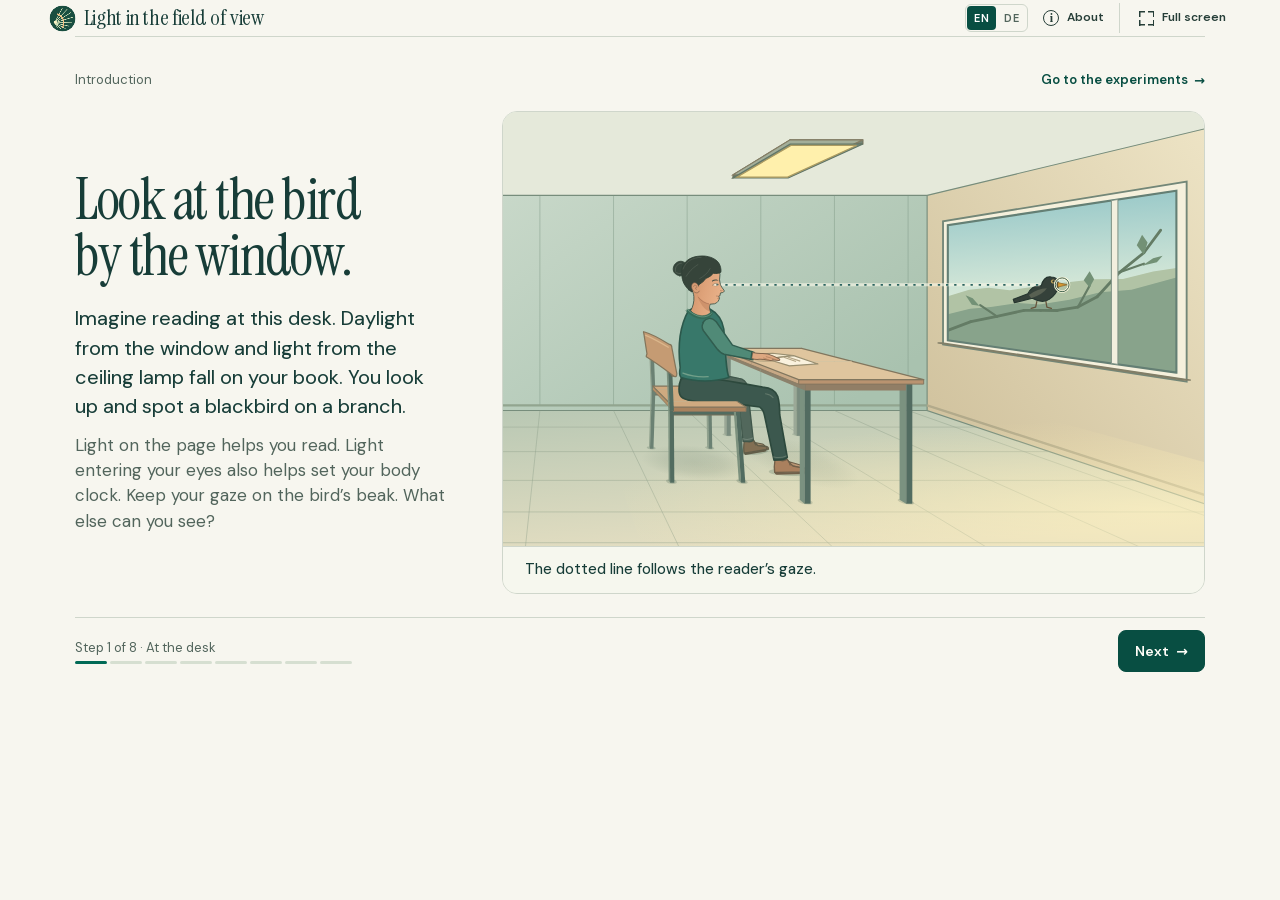
==== commit 689bfff0: "Clarify the daytime lighting guidance in step eight" ====
--- a/index.html
+++ b/index.html
@@ -435,7 +435,7 @@
 <noscript lang="en">Enable JavaScript to use the interactive experiments.</noscript>
 <script src="assets/copy.js?v=9d696c1813b7"></script>
 <script src="assets/locale.js?v=69178f8273f6"></script>
-<script src="assets/intro-eyes.js?v=1fe6f96d5dcd"></script>
+<script src="assets/intro-eyes.js?v=d4f0e73e7f30"></script>
 <script src="assets/intro-meter.js?v=8627136d4159"></script>
 <script src="assets/intro-shell.js?v=0a7497fc4abb"></script>
 <script src="assets/pako-inflate.min.js"></script>
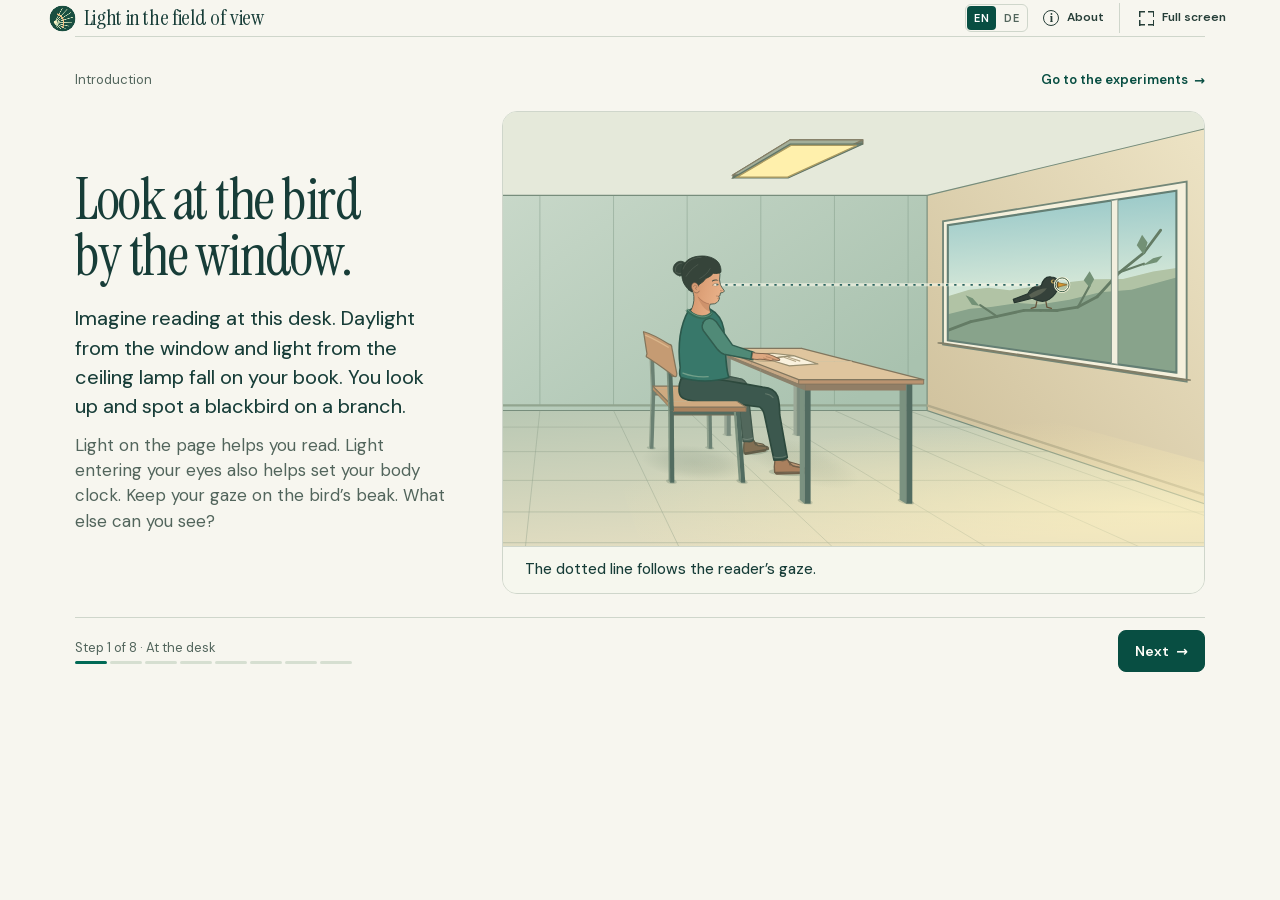
==== commit 666c826f: "Credit reuse of the demonstrator and fix the downward-gaze portrait" ====
--- a/index.html
+++ b/index.html
@@ -231,6 +231,8 @@
         <p id="disc-help" data-copy="t=242">Adds Disc to the field-of-view choices and to playback in experiment 01.</p></div>
     </section>
     <section role="tabpanel" id="info-sources" aria-labelledby="tab-sources" data-content="sources" hidden tabindex="0">
+      <h3 data-copy="t=243">Reuse and citation</h3>
+      <p>Johannes Zauner (2026). <a href="https://jzauner.github.io/light_in_the_field_of_view/"><i lang="en">Light in the field of view</i></a>. <a href="CITATION.cff" download="CITATION.cff">CITATION.cff</a> · <a href="LICENSE" target="_blank" rel="noopener noreferrer" data-copy="t=244">Licence and attribution</a></p>
       <h3 data-copy="t=180">Background reading</h3>
       <p data-copy="p0=181"><strong data-copy="t=182">Diffuse light exchange.</strong> The radiosity method describes how matte surfaces exchange light. <a href="https://doi.org/10.1145/964965.808601" target="_blank" rel="noopener noreferrer">Goral et al. (1984), Modeling the Interaction of Light Between Diffuse Surfaces</a></p>
       <p data-copy="p0=184"><strong data-copy="t=185">Photometric quantities.</strong> The CIE defines the relationship between luminance, solid angle and illuminance. <a href="https://cie.co.at/eilvterm/17-21-050" target="_blank" rel="noopener noreferrer" data-copy="t=186">CIE International Lighting Vocabulary, luminance</a></p>
@@ -433,9 +435,9 @@
   </div>
 </dialog>
 <noscript lang="en">Enable JavaScript to use the interactive experiments.</noscript>
-<script src="assets/copy.js?v=9d696c1813b7"></script>
+<script src="assets/copy.js?v=48cf12db9cd5"></script>
 <script src="assets/locale.js?v=69178f8273f6"></script>
-<script src="assets/intro-eyes.js?v=d4f0e73e7f30"></script>
+<script src="assets/intro-eyes.js?v=c4a56752289e"></script>
 <script src="assets/intro-meter.js?v=8627136d4159"></script>
 <script src="assets/intro-shell.js?v=0a7497fc4abb"></script>
 <script src="assets/pako-inflate.min.js"></script>
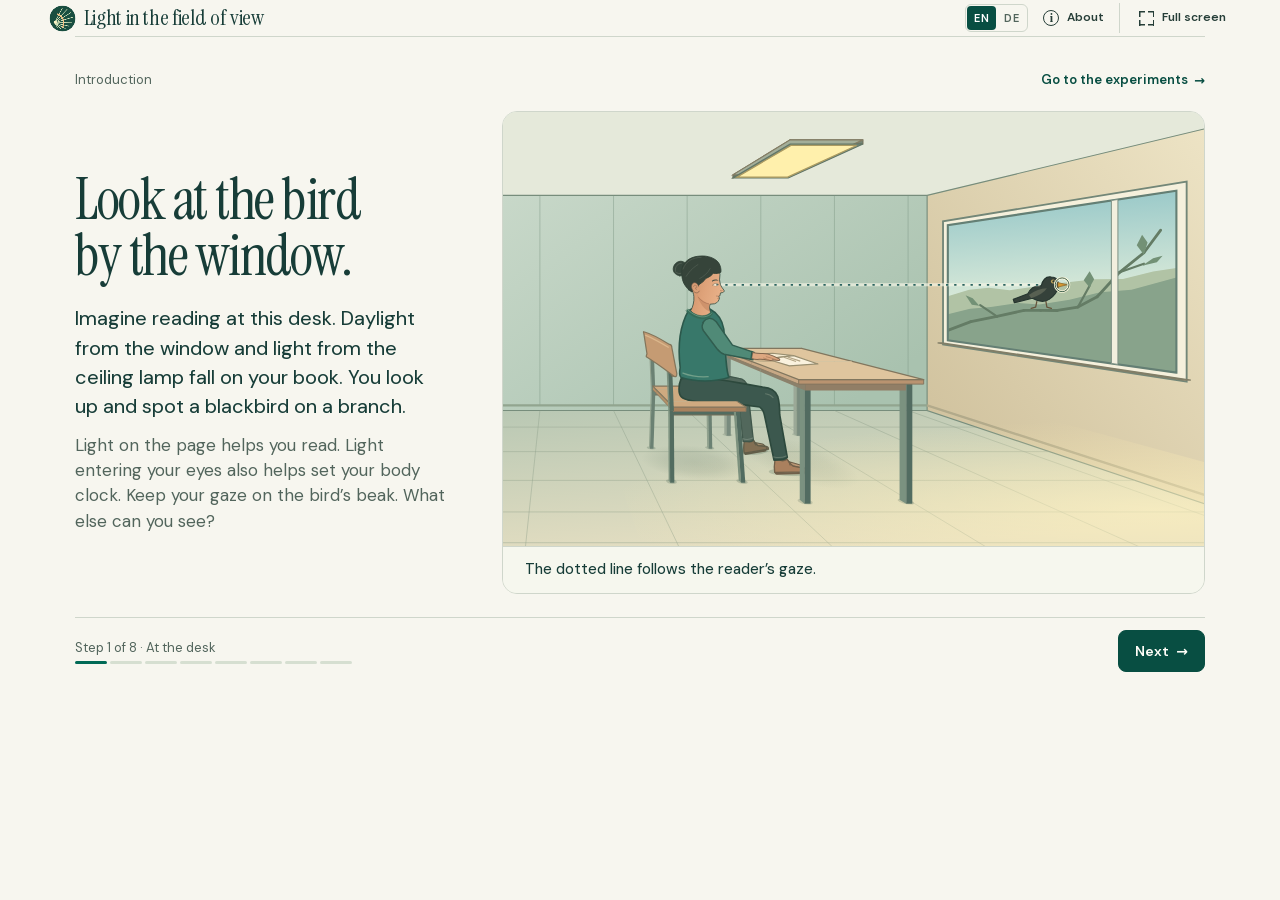
==== commit acc6a7ed: "Explain reuse and attribution in an About license tab" ====
--- a/index.html
+++ b/index.html
@@ -7,7 +7,7 @@
 <meta name="theme-color" content="#f8f7f1">
 <meta name="description" content="Explore how the field of view affects light measurements at the eye. Five guided experiments and an open lab in an interactive model room." data-copy="content=0">
 <title data-copy="t=1">Light in the field of view · Interactive room model</title>
-<link rel="stylesheet" href="assets/site.css?v=65cf53905ba7">
+<link rel="stylesheet" href="assets/site.css?v=a67601f9946e">
 <link rel="stylesheet" href="assets/intro.css?v=8257a672d0e4">
 </head>
 <body data-edition="web">
@@ -163,7 +163,14 @@
 </main>
 <dialog id="info-dialog" aria-labelledby="dialog-title">
   <div class="dialog-head"><h2 id="dialog-title" data-copy="t=5">About</h2><button class="icon-button close" id="close-dialog" aria-label="Close" data-copy="aria-label=74">×</button></div>
-  <div class="dialog-tabs" role="tablist" aria-label="Choose a topic" data-copy="aria-label=75"><button type="button" id="tab-model" role="tab" data-pane="model" aria-controls="info-model" aria-selected="true" tabindex="0" data-copy="t=77">Model</button><button type="button" id="tab-case" role="tab" data-pane="case" aria-controls="info-case" aria-selected="false" tabindex="-1" data-copy="t=76">Classroom study</button><button type="button" id="tab-disc" role="tab" data-pane="disc" aria-controls="info-disc" aria-selected="false" tabindex="-1" data-copy="t=232">Shading disc</button><button type="button" id="tab-sources" role="tab" data-pane="sources" aria-controls="info-sources" aria-selected="false" tabindex="-1" data-copy="t=78">Sources</button><button type="button" id="tab-author" role="tab" data-pane="author" aria-controls="info-author" aria-selected="false" tabindex="-1" data-copy="t=225">Author</button></div>
+  <div class="dialog-tabs" role="tablist" aria-label="Choose a topic" data-copy="aria-label=75">
+    <button type="button" id="tab-model" role="tab" data-pane="model" aria-controls="info-model" aria-selected="true" tabindex="0" data-copy="t=77">Model</button>
+    <button type="button" id="tab-case" role="tab" data-pane="case" aria-controls="info-case" aria-selected="false" tabindex="-1" data-copy="t=76">Classroom study</button>
+    <button type="button" id="tab-disc" role="tab" data-pane="disc" aria-controls="info-disc" aria-selected="false" tabindex="-1" data-copy="t=232">Shading disc</button>
+    <button type="button" id="tab-sources" role="tab" data-pane="sources" aria-controls="info-sources" aria-selected="false" tabindex="-1" data-copy="t=78">Sources</button>
+    <button type="button" id="tab-author" role="tab" data-pane="author" aria-controls="info-author" aria-selected="false" tabindex="-1" data-copy="t=225">Author</button>
+    <button type="button" id="tab-license" role="tab" data-pane="license" aria-controls="info-license" aria-selected="false" tabindex="-1" data-copy="t=245">License</button>
+  </div>
   <div class="dialog-body">
     <section role="tabpanel" id="info-case" aria-labelledby="tab-case" data-content="case" hidden tabindex="0">
       <h3 data-copy="t=79">Two lighting scenes in the same classroom</h3>
@@ -432,10 +439,23 @@
       <div id="info-biography"></div>
       <a data-author-link="" class="author-permalink" href="author.html#en" data-copy="t=226">Author page permalink</a>
     </section>
+    <section role="tabpanel" id="info-license" aria-labelledby="tab-license" data-content="license" hidden tabindex="0">
+      <h3>CC BY 4.0</h3>
+      <p data-copy="t=246">Johannes Zauner licenses the original teaching text, illustrations, animations and published model data under Creative Commons Attribution 4.0 International.</p>
+      <p data-copy="t=247">You may share and adapt these materials, including for commercial use. Credit Johannes Zauner, link to the demonstrator and the license, and indicate any changes.</p>
+      <h4 data-copy="t=248">Suggested credit</h4>
+      <p class="license-credit">© 2026 Johannes Zauner. <cite lang="en">Light in the field of view</cite>.<br>
+        <a href="https://jzauner.github.io/light_in_the_field_of_view/">https://jzauner.github.io/light_in_the_field_of_view/</a><br>
+        CC BY 4.0 · <a rel="license" href="https://creativecommons.org/licenses/by/4.0/">https://creativecommons.org/licenses/by/4.0/</a></p>
+      <h4 data-copy="t=249">Code and third-party material</h4>
+      <p data-copy="t=250">The original code uses BSD with Attribution. The fonts use the SIL Open Font License 1.1 and the pako library uses the MIT license.</p>
+      <p data-copy="t=251">When reusing the visual-field curves or figure excerpts from the 2023 study, credit all three authors. <a href="https://doi.org/10.3390/clockssleep5030032">Johannes Zauner, Kai Broszio &amp; Karin Bieske (2023)</a></p>
+      <p><a href="LICENSE" download="LICENSE.txt" data-copy="t=252">Download the full license and notices</a></p>
+    </section>
   </div>
 </dialog>
 <noscript lang="en">Enable JavaScript to use the interactive experiments.</noscript>
-<script src="assets/copy.js?v=48cf12db9cd5"></script>
+<script src="assets/copy.js?v=cb66be43f2d5"></script>
 <script src="assets/locale.js?v=69178f8273f6"></script>
 <script src="assets/intro-eyes.js?v=c4a56752289e"></script>
 <script src="assets/intro-meter.js?v=8627136d4159"></script>
--- a/assets/site.css
+++ b/assets/site.css
@@ -205,6 +205,7 @@
 .disc-opt-in .reflection-switch{font-size:15px;min-height:36px}
 .disc-opt-in p{font-size:13px;color:var(--sub)}
 .dialog-body [role=tabpanel]:focus-visible{outline:2px solid #007f83;outline-offset:5px}
+.dialog-body .license-credit{border-inline-start:3px solid var(--green);padding:6px 12px;background:var(--paper);overflow-wrap:anywhere}
 .dialog-body #info-author .author-bio{font-size:19px;line-height:1.45;color:var(--ink)}
 .dialog-body .author-study h2{font-size:25px;font-weight:400}
 .author-permalink{display:inline-block;margin-top:12px;font-size:13px}
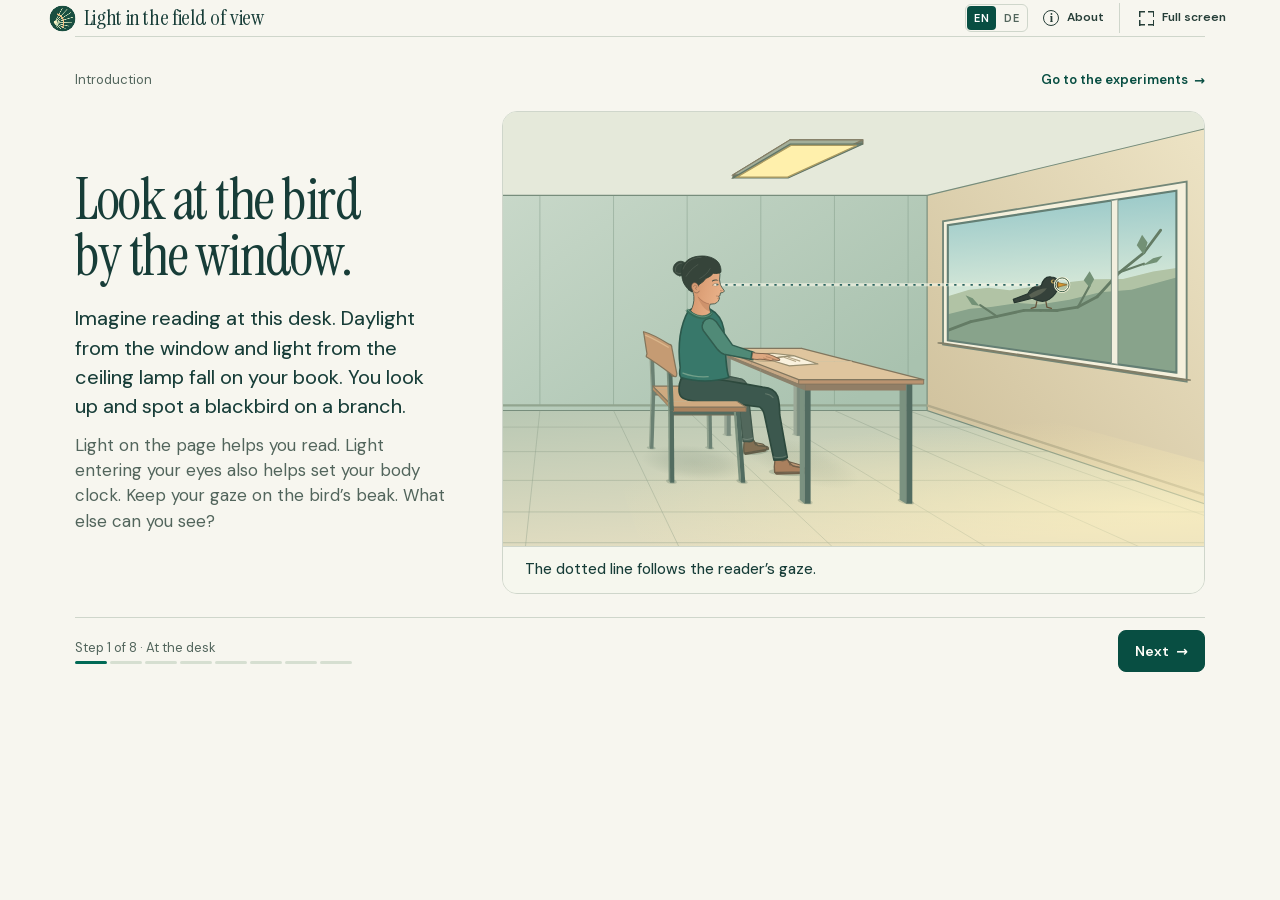
==== commit 8563cbdc: "Disclose AI assistance and model settings in About" ====
--- a/index.html
+++ b/index.html
@@ -169,6 +169,7 @@
     <button type="button" id="tab-disc" role="tab" data-pane="disc" aria-controls="info-disc" aria-selected="false" tabindex="-1" data-copy="t=232">Shading disc</button>
     <button type="button" id="tab-sources" role="tab" data-pane="sources" aria-controls="info-sources" aria-selected="false" tabindex="-1" data-copy="t=78">Sources</button>
     <button type="button" id="tab-author" role="tab" data-pane="author" aria-controls="info-author" aria-selected="false" tabindex="-1" data-copy="t=225">Author</button>
+    <button type="button" id="tab-ai" role="tab" data-pane="ai" aria-controls="info-ai" aria-selected="false" tabindex="-1" data-copy="t=253">AI use</button>
     <button type="button" id="tab-license" role="tab" data-pane="license" aria-controls="info-license" aria-selected="false" tabindex="-1" data-copy="t=245">License</button>
   </div>
   <div class="dialog-body">
@@ -439,6 +440,15 @@
       <div id="info-biography"></div>
       <a data-author-link="" class="author-permalink" href="author.html#en" data-copy="t=226">Author page permalink</a>
     </section>
+    <section role="tabpanel" id="info-ai" aria-labelledby="tab-ai" data-content="ai" hidden tabindex="0">
+      <h3 data-copy="t=254">Declaration of generative AI use</h3>
+      <p data-copy="t=255">The author used Codex (OpenAI) to assist with software development and testing, the creation of interactive figures and animations, and the drafting and revision of the English and German texts for Light in the field of view.</p>
+      <p data-copy="t=256">The author defined the learning objectives and experimental scenarios, reviewed the AI-assisted material and takes responsibility for the published content, including the scientific interpretation of the model results.</p>
+      <dl>
+        <dt data-copy="t=257">AI model</dt><dd>GPT-6.2 Astra</dd>
+        <dt data-copy="t=258">Reasoning level</dt><dd lang="en">Max</dd>
+      </dl>
+    </section>
     <section role="tabpanel" id="info-license" aria-labelledby="tab-license" data-content="license" hidden tabindex="0">
       <h3>CC BY 4.0</h3>
       <p data-copy="t=246">Johannes Zauner licenses the original teaching text, illustrations, animations and published model data under Creative Commons Attribution 4.0 International.</p>
@@ -455,7 +465,7 @@
   </div>
 </dialog>
 <noscript lang="en">Enable JavaScript to use the interactive experiments.</noscript>
-<script src="assets/copy.js?v=cb66be43f2d5"></script>
+<script src="assets/copy.js?v=f81d05a76dc9"></script>
 <script src="assets/locale.js?v=69178f8273f6"></script>
 <script src="assets/intro-eyes.js?v=c4a56752289e"></script>
 <script src="assets/intro-meter.js?v=8627136d4159"></script>
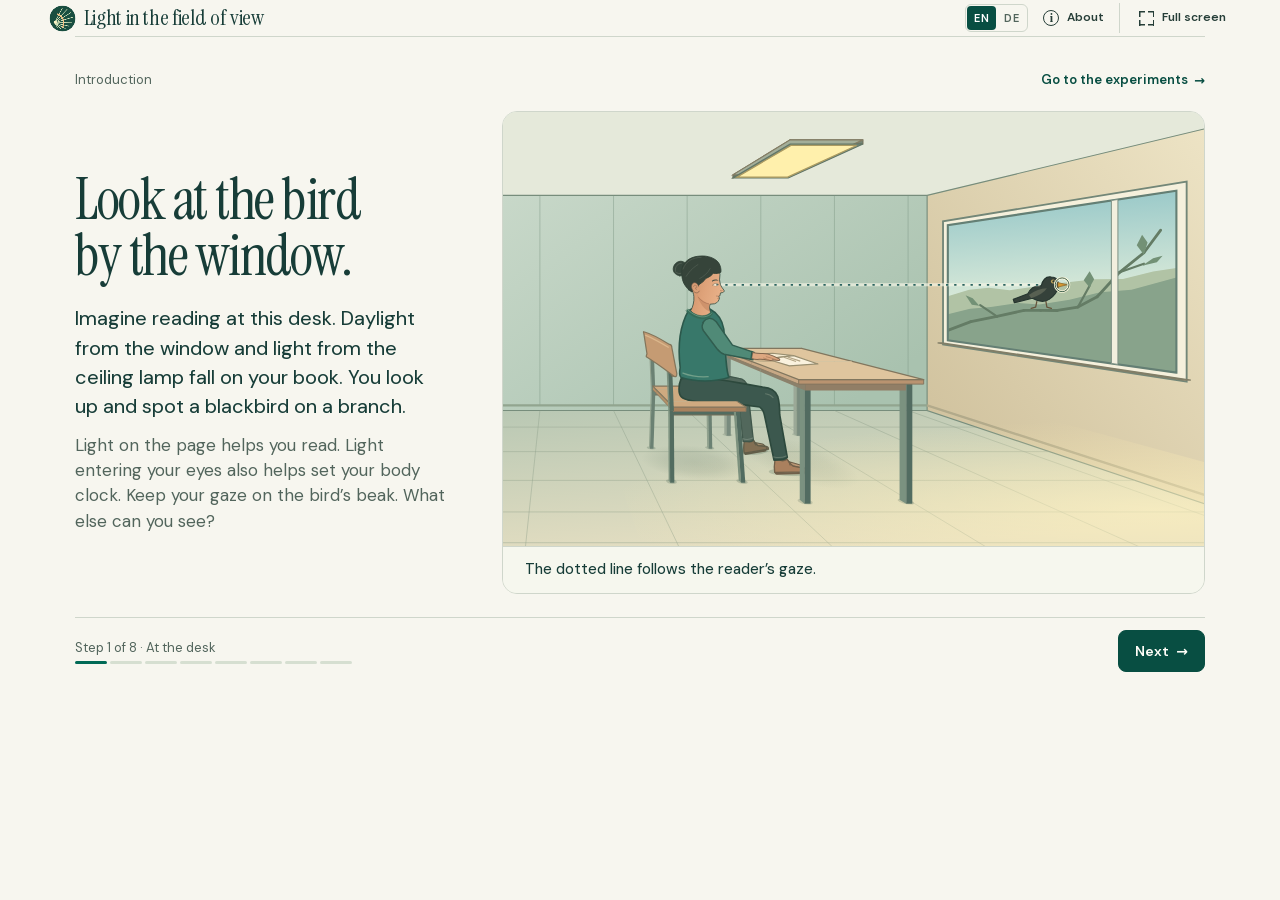
==== commit 17398ec6: "Clarify luminous flux, refine the seated reader and widen About" ====
--- a/index.html
+++ b/index.html
@@ -7,7 +7,7 @@
 <meta name="theme-color" content="#f8f7f1">
 <meta name="description" content="Explore how the field of view affects light measurements at the eye. Five guided experiments and an open lab in an interactive model room." data-copy="content=0">
 <title data-copy="t=1">Light in the field of view · Interactive room model</title>
-<link rel="stylesheet" href="assets/site.css?v=a67601f9946e">
+<link rel="stylesheet" href="assets/site.css?v=6c19da33edc8">
 <link rel="stylesheet" href="assets/intro.css?v=8257a672d0e4">
 </head>
 <body data-edition="web">
@@ -97,7 +97,7 @@
             <div class="parameter-head"><canvas class="parameter-picture" id="preview-source" width="216" height="192" aria-hidden="true"></canvas><div class="parameter-description">
               <label for="wall-source" id="label-source" data-copy="t=48">Front wall light</label><span class="parameter-value" id="window-note"></span></div>
               <span class="fixed-mark" hidden><i class="lock-symbol" aria-hidden="true"></i><span class="sr" data-copy="t=199">Fixed in this experiment</span></span></div>
-            <select id="wall-source" aria-describedby="window-note">
+            <select id="wall-source" aria-describedby="window-note help-mix">
               <option value="off" data-copy="t=49">Off</option><option value="panel" data-copy="t=50">Wall panel</option><option value="window" data-copy="t=51">Diffuse daylight</option></select>
           </div>
         </div>
@@ -113,10 +113,10 @@
           <div class="parameter" data-setting="mix" role="group" aria-labelledby="label-mix">
             <div class="parameter-head"><canvas class="parameter-picture" id="preview-mix" width="216" height="192" aria-hidden="true"></canvas><div class="parameter-description">
               <label for="range-mix" id="label-mix" data-copy="t=219">Light distribution</label><output id="value-mix" for="range-mix"></output></div>
-              <button type="button" class="fixed-mark lock-help" aria-labelledby="label-mix fixed-mix" aria-describedby="hint-mix" hidden><i class="lock-symbol" aria-hidden="true"></i><span id="fixed-mix" class="sr" data-copy="t=199">Fixed in this experiment</span></button>
-              <span id="hint-mix" class="setting-hint" role="tooltip" hidden></span></div>
+              <button type="button" class="fixed-mark lock-help" aria-labelledby="label-mix fixed-mix" aria-describedby="hint-mix" hidden><i class="lock-symbol" aria-hidden="true"></i><span class="info-icon" aria-hidden="true">i</span><span id="fixed-mix" class="sr">Luminous flux</span></button>
+              <span id="hint-mix" class="setting-hint" role="tooltip" hidden><span id="help-mix"></span><span id="mix-availability" hidden></span></span></div>
             <div class="slider-line"><input id="range-mix" type="range" min="0" max="1" step="1" aria-describedby="help-mix">
-              <div class="slider-ends" aria-hidden="true"><span data-copy="t=201">Front wall</span><span data-copy="t=216">Ceiling</span></div></div><p class="fixed-explanation" hidden data-copy="t=217">Constant ceiling luminance</p><span class="sr" id="help-mix" data-copy="t=218">The slider shows the share of luminous flux from the ceiling. With the front wall light off, the ceiling supplies 100%.</span>
+              <div class="slider-ends" aria-hidden="true"><span data-copy="t=201">Front wall</span><span data-copy="t=216">Ceiling</span></div></div><p class="fixed-explanation" hidden data-copy="t=217">Constant ceiling luminance</p>
           </div>
           <div class="parameter" data-setting="lamp" role="group" aria-labelledby="label-lamp">
             <div class="parameter-head"><canvas class="parameter-picture" id="preview-lamp" width="216" height="192" aria-hidden="true"></canvas><div class="parameter-description">
@@ -465,15 +465,15 @@
   </div>
 </dialog>
 <noscript lang="en">Enable JavaScript to use the interactive experiments.</noscript>
-<script src="assets/copy.js?v=f81d05a76dc9"></script>
+<script src="assets/copy.js?v=67891609a503"></script>
 <script src="assets/locale.js?v=69178f8273f6"></script>
 <script src="assets/intro-eyes.js?v=c4a56752289e"></script>
 <script src="assets/intro-meter.js?v=8627136d4159"></script>
 <script src="assets/intro-shell.js?v=0a7497fc4abb"></script>
 <script src="assets/pako-inflate.min.js"></script>
 <script src="assets/data/model.js"></script>
-<script src="assets/app.js?v=e1bee4b43e57"></script>
-<script src="assets/render.js?v=8e88a295a32a"></script>
+<script src="assets/app.js?v=b953368b00d4"></script>
+<script src="assets/render.js?v=93cd7ef9d737"></script>
 <script src="assets/experiment-tour.js?v=d5f1472d3789"></script>
 <script src="assets/start.js?v=ba3dead7cb24"></script>
 </body></html>
--- a/assets/site.css
+++ b/assets/site.css
@@ -114,6 +114,10 @@
 .parameter .fixed-mark{position:absolute;right:7px;top:6px;color:#647163;line-height:1}
 .parameter button.lock-help{inset:0;z-index:1;width:100%;height:100%;padding:0;background:transparent;cursor:help;transform:none}
 .lock-help .lock-symbol{position:absolute;inset:6px 7px auto auto}
+.parameter:not(.fixed-parameter) button.lock-help{inset:2px 3px auto auto;width:28px;height:28px;display:grid;place-items:center}
+.parameter:not(.fixed-parameter) .lock-help .lock-symbol,.fixed-parameter .lock-help .info-icon{display:none}
+.parameter:not(.fixed-parameter) .lock-help .info-icon{display:inline-flex}
+[data-setting="mix"] .parameter-description{padding-inline-end:12px}
 .parameter .lock-help:focus-visible{outline:2px solid var(--green);outline-offset:-3px}
 .parameter:has(.setting-hint:not([hidden])){z-index:5}
 .setting-hint{
@@ -128,6 +132,9 @@
   }
 }
 .parameter-detail{display:block;margin-top:2px;color:#53685b;font:400 11px/1.2 var(--sans);font-variant-numeric:tabular-nums}
+#hint-mix{inset:auto 4px calc(100% - 3px) auto;transform:none;width:42ch;max-width:calc(100vw - 40px)}
+#hint-mix.below{top:calc(100% - 3px);bottom:auto}
+#mix-availability:not([hidden]){display:block;margin-top:.5em}
 .fixed-parameter{background:#eff1e9}
 .fixed-parameter .parameter-picture{filter:grayscale(.88);opacity:.84;border-color:#c4cbbd}
 .fixed-parameter .parameter-description label,.fixed-parameter .parameter-description h3,.fixed-parameter .parameter-description output{color:#5b665a}
@@ -189,7 +196,9 @@
 .scene-play .play-button:disabled{opacity:.55}
 .scene-play .play-status:empty{display:none}
 .dialog-tabs button[aria-selected=true]{background:var(--panel);color:var(--ink);box-shadow:0 1px 3px #2b49331c}
+#info-dialog{width:min(50rem,calc(100% - 28px))}
 .dialog-tabs{flex-wrap:wrap}
+.dialog-tabs button{white-space:nowrap}
 .dialog-head h2{min-width:0;hyphens:auto;overflow-wrap:anywhere}
 .dialog-head .close{flex:none}
 .disc-section{display:block;width:min(100%,465px);height:auto;margin:14px auto;border:1px solid #c6d3c4;border-radius:9px;background:#edf2e8}
